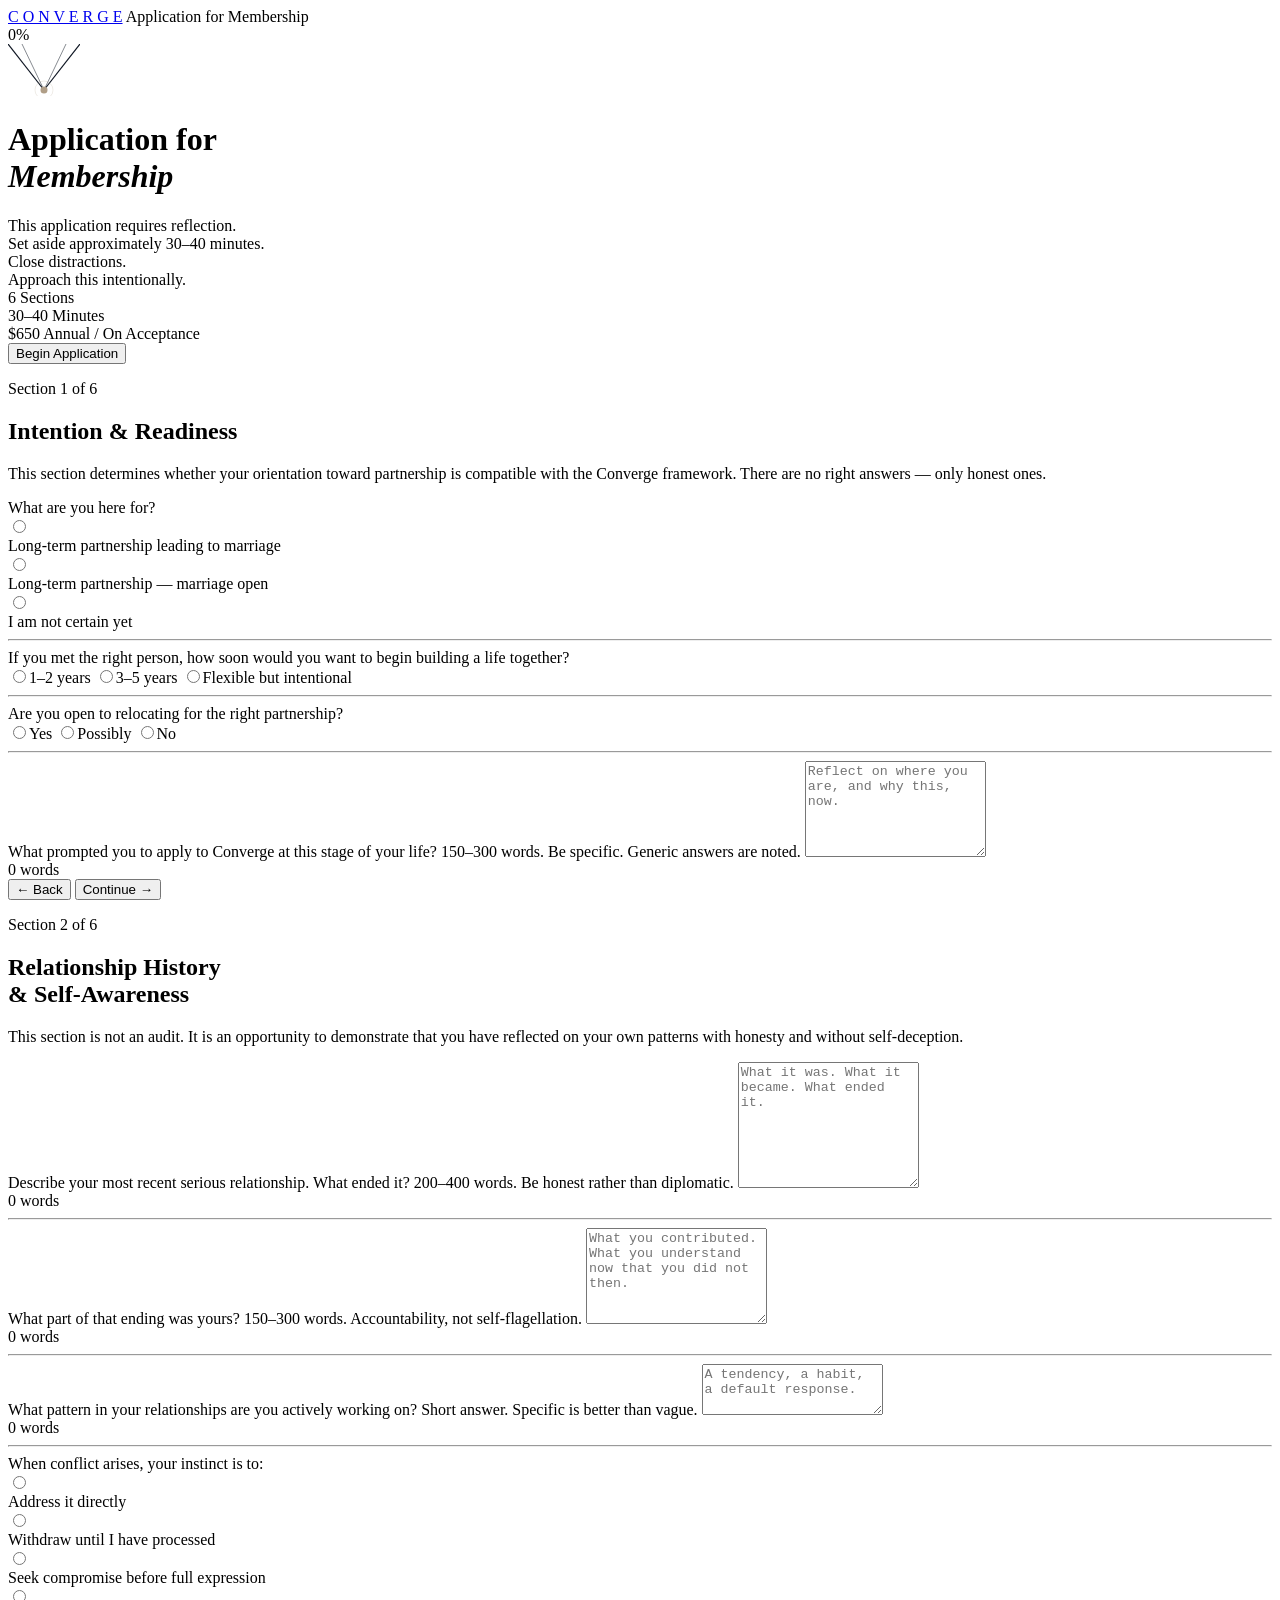
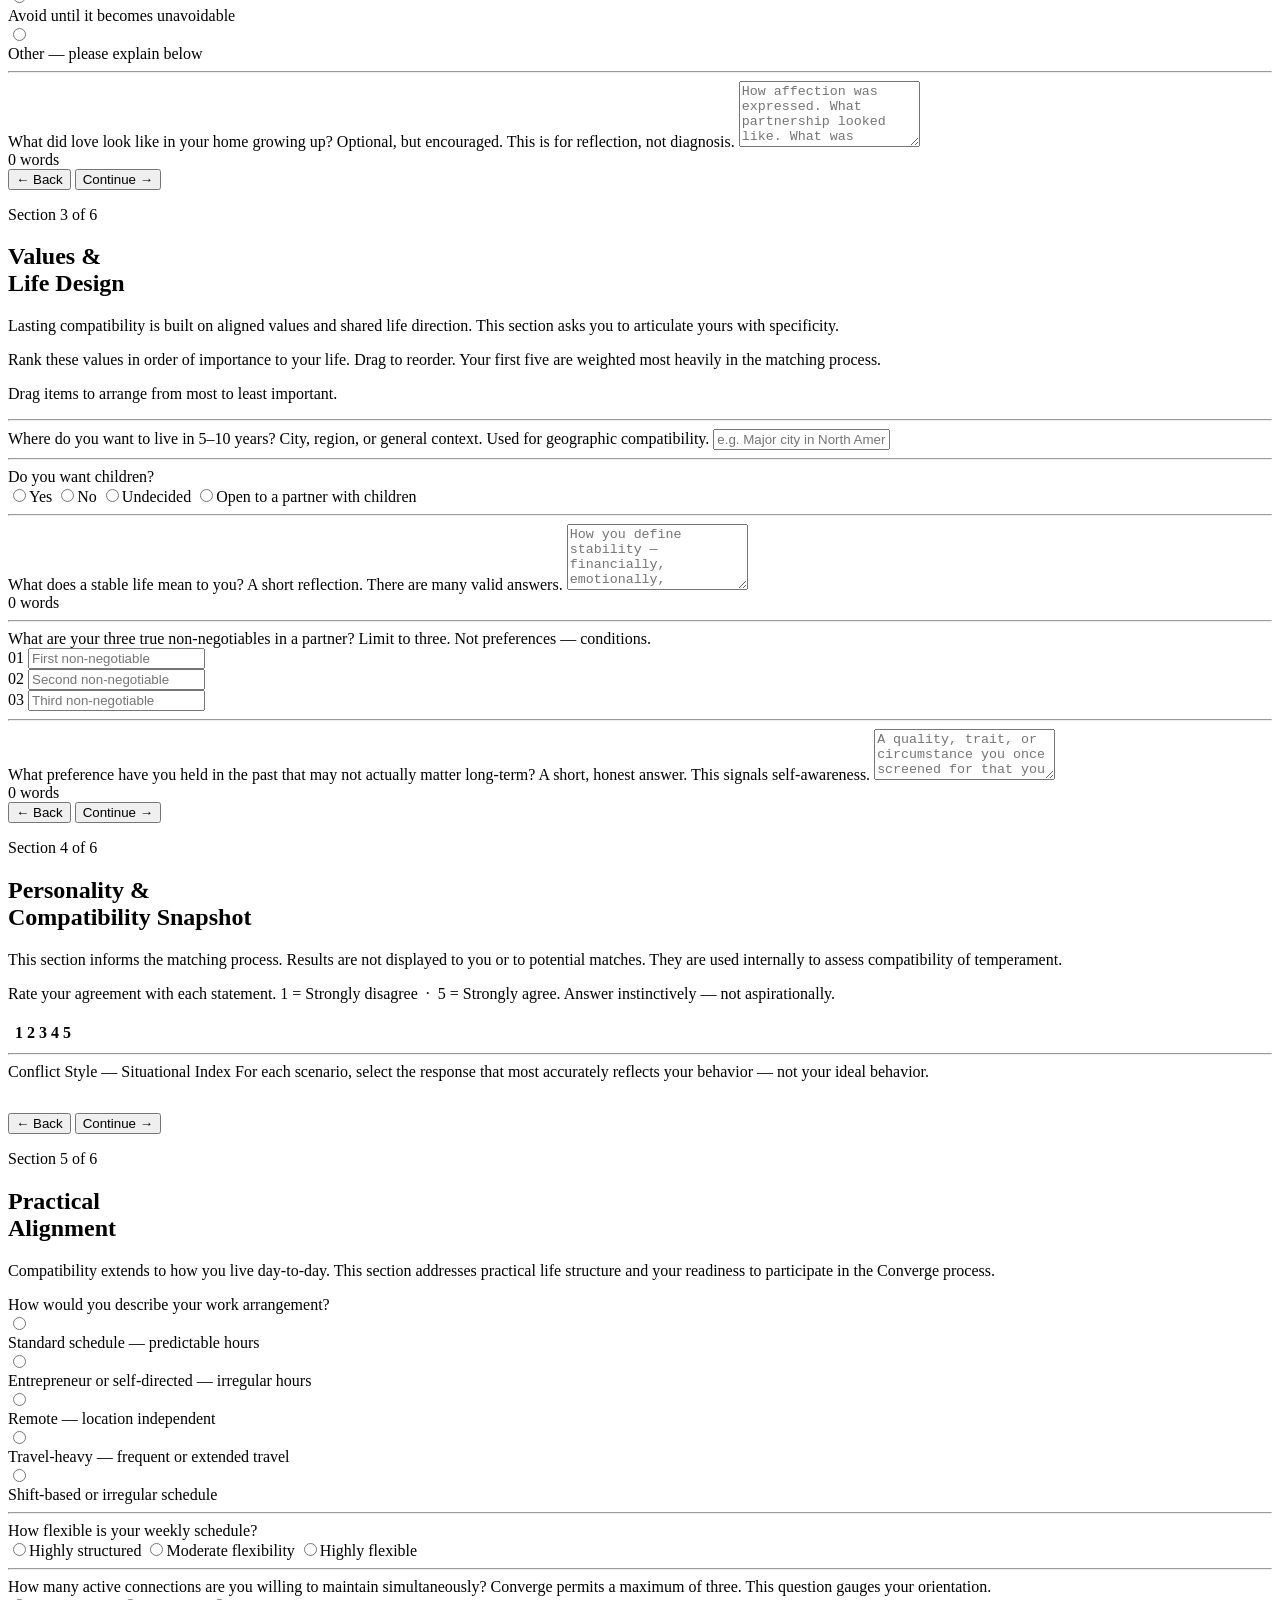
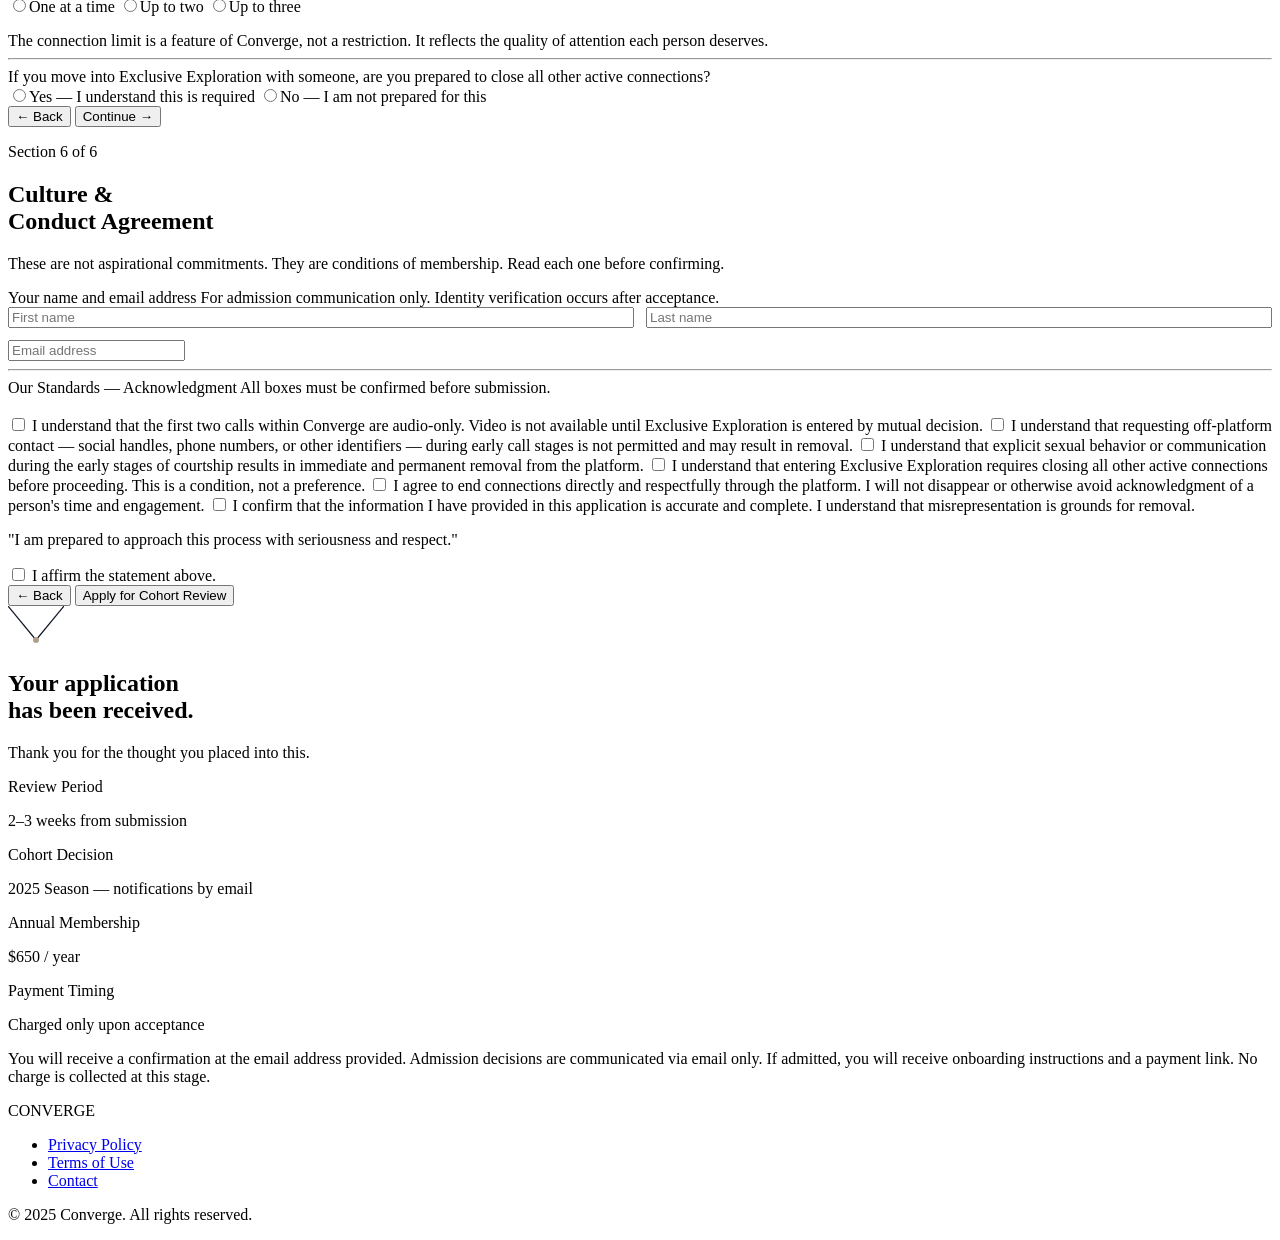
==== application-hidden.html @ 7fa86be3 "Add files via upload" ====
<!DOCTYPE html>
<html lang="en">
<head>
  <meta charset="UTF-8"/>
  <meta name="viewport" content="width=device-width, initial-scale=1.0"/>
  <meta name="description" content="Converge — Application for Membership. A structured courtship platform for adults ready to build a life together."/>
  <title>Converge — Application for Membership</title>
  <link rel="preconnect" href="https://fonts.googleapis.com"/>
  <link rel="preconnect" href="https://fonts.gstatic.com" crossorigin/>
  <link href="https://fonts.googleapis.com/css2?family=Cormorant+Garamond:ital,wght@0,300;0,400;0,500;1,300;1,400&family=Jost:wght@300;400;500&display=swap" rel="stylesheet"/>
  <link rel="stylesheet" href="css/styles.css"/>
</head>
<body>

  <!-- ── APP HEADER ── -->
  <header class="app-header">
    <a href="index.html" class="nav-logo">C O N V E R G E</a>
    <span class="header-section-label" id="header-section-name">Application for Membership</span>
  </header>

  <!-- ── PROGRESS BAR ── -->
  <div class="progress-bar-wrap" id="progress-wrap">
    <div class="progress-steps" id="progress-steps"></div>
    <span class="progress-pct" id="progress-pct">0%</span>
  </div>

  <!-- ── MAIN ── -->
  <main class="app-main">

    <!-- ══════════════════ PREAMBLE ══════════════════ -->
    <div id="screen-preamble" class="screen active">
      <div class="preamble-inner">

        <svg class="preamble-motif" width="72" height="52" viewBox="0 0 72 52" fill="none" aria-hidden="true">
          <line x1="0"  y1="0" x2="36" y2="46" stroke="#0f1623" stroke-width="1.2"/>
          <line x1="72" y1="0" x2="36" y2="46" stroke="#0f1623" stroke-width="1.2"/>
          <line x1="14" y1="0" x2="36" y2="46" stroke="#0f1623" stroke-width="0.5"/>
          <line x1="58" y1="0" x2="36" y2="46" stroke="#0f1623" stroke-width="0.5"/>
          <circle cx="36" cy="46" r="3.5" fill="#b09e87"/>
          <circle cx="36" cy="46" r="9"   stroke="#b09e87" stroke-width="0.5" opacity="0.4"/>
        </svg>

        <h1 class="preamble-title">Application for<br/><em>Membership</em></h1>

        <div class="preamble-statement">
          This application requires reflection.<br/>
          Set aside approximately 30–40 minutes.<br/>
          Close distractions.<br/>
          Approach this intentionally.
        </div>

        <div class="preamble-meta">
          <div class="meta-item">
            <span class="meta-num">6</span>
            <span class="meta-label">Sections</span>
          </div>
          <div class="meta-item">
            <span class="meta-num">30–40</span>
            <span class="meta-label">Minutes</span>
          </div>
          <div class="meta-item">
            <span class="meta-num">$650</span>
            <span class="meta-label">Annual / On Acceptance</span>
          </div>
        </div>

        <button class="btn-begin" onclick="goToSection(0)">Begin Application</button>
      </div>
    </div>

    <!-- ══════════════════ SECTION 1 ══════════════════ -->
    <div id="screen-0" class="screen">
      <div class="section-screen">
        <div class="section-header">
          <p class="section-eyebrow">Section 1 of 6</p>
          <h2 class="section-title-app">Intention &amp; Readiness</h2>
          <p class="section-intent">This section determines whether your orientation toward partnership is compatible with the Converge framework. There are no right answers — only honest ones.</p>
        </div>

        <!-- Q1 -->
        <div class="field-group">
          <label class="field-label">What are you here for?</label>
          <div class="radio-group" id="q1-group">
            <label class="radio-card" onclick="selectRadio('q1-group','marriage')">
              <input type="radio" name="q1" value="marriage"/>
              <div class="radio-card-label">Long-term partnership leading to marriage</div>
            </label>
            <label class="radio-card" onclick="selectRadio('q1-group','open')">
              <input type="radio" name="q1" value="open"/>
              <div class="radio-card-label">Long-term partnership — marriage open</div>
            </label>
            <label class="radio-card" onclick="selectRadio('q1-group','unsure')">
              <input type="radio" name="q1" value="unsure"/>
              <div class="radio-card-label">I am not certain yet</div>
            </label>
          </div>
          <div class="callout" id="q1-note" style="display:none">
            <strong>Note:</strong> Converge prioritizes applicants who are actively marriage-minded. Ambivalence about direction is not disqualifying, but it will be weighed during review.
          </div>
        </div>

        <hr class="field-divider"/>

        <!-- Q2 -->
        <div class="field-group">
          <label class="field-label">If you met the right person, how soon would you want to begin building a life together?</label>
          <div class="radio-row" id="q2-group">
            <label class="radio-pill" onclick="selectPill('q2-group',this)"><input type="radio" name="q2" value="1-2yr"/>1–2 years</label>
            <label class="radio-pill" onclick="selectPill('q2-group',this)"><input type="radio" name="q2" value="3-5yr"/>3–5 years</label>
            <label class="radio-pill" onclick="selectPill('q2-group',this)"><input type="radio" name="q2" value="flex"/>Flexible but intentional</label>
          </div>
        </div>

        <hr class="field-divider"/>

        <!-- Q3 -->
        <div class="field-group">
          <label class="field-label">Are you open to relocating for the right partnership?</label>
          <div class="radio-row" id="q3-group">
            <label class="radio-pill" onclick="selectPill('q3-group',this)"><input type="radio" name="q3" value="yes"/>Yes</label>
            <label class="radio-pill" onclick="selectPill('q3-group',this)"><input type="radio" name="q3" value="possibly"/>Possibly</label>
            <label class="radio-pill" onclick="selectPill('q3-group',this)"><input type="radio" name="q3" value="no"/>No</label>
          </div>
        </div>

        <hr class="field-divider"/>

        <!-- Q4 -->
        <div class="field-group">
          <label class="field-label">What prompted you to apply to Converge at this stage of your life?</label>
          <span class="field-sublabel">150–300 words. Be specific. Generic answers are noted.</span>
          <textarea id="q4-text" rows="6" placeholder="Reflect on where you are, and why this, now." oninput="countWords(this,'q4-wc',150,300)"></textarea>
          <div class="word-count" id="q4-wc">0 words</div>
        </div>

        <div class="nav-actions">
          <button class="btn-back" onclick="goToPreamble()">← Back</button>
          <button class="btn-next" onclick="goToSection(1)">Continue →</button>
        </div>
      </div>
    </div>

    <!-- ══════════════════ SECTION 2 ══════════════════ -->
    <div id="screen-1" class="screen">
      <div class="section-screen">
        <div class="section-header">
          <p class="section-eyebrow">Section 2 of 6</p>
          <h2 class="section-title-app">Relationship History<br/>&amp; Self-Awareness</h2>
          <p class="section-intent">This section is not an audit. It is an opportunity to demonstrate that you have reflected on your own patterns with honesty and without self-deception.</p>
        </div>

        <!-- Q5 -->
        <div class="field-group">
          <label class="field-label">Describe your most recent serious relationship. What ended it?</label>
          <span class="field-sublabel">200–400 words. Be honest rather than diplomatic.</span>
          <textarea id="q5-text" rows="8" placeholder="What it was. What it became. What ended it." oninput="countWords(this,'q5-wc',200,400)"></textarea>
          <div class="word-count" id="q5-wc">0 words</div>
        </div>

        <hr class="field-divider"/>

        <!-- Q6 -->
        <div class="field-group">
          <label class="field-label">What part of that ending was yours?</label>
          <span class="field-sublabel">150–300 words. Accountability, not self-flagellation.</span>
          <textarea id="q6-text" rows="6" placeholder="What you contributed. What you understand now that you did not then." oninput="countWords(this,'q6-wc',150,300)"></textarea>
          <div class="word-count" id="q6-wc">0 words</div>
        </div>

        <hr class="field-divider"/>

        <!-- Q7 -->
        <div class="field-group">
          <label class="field-label">What pattern in your relationships are you actively working on?</label>
          <span class="field-sublabel">Short answer. Specific is better than vague.</span>
          <textarea id="q7-text" rows="3" placeholder="A tendency, a habit, a default response." oninput="countWords(this,'q7-wc',0,120)"></textarea>
          <div class="word-count" id="q7-wc">0 words</div>
        </div>

        <hr class="field-divider"/>

        <!-- Q8 -->
        <div class="field-group">
          <label class="field-label">When conflict arises, your instinct is to:</label>
          <div class="radio-group" id="q8-group">
            <label class="radio-card" onclick="selectRadio('q8-group','direct')">
              <input type="radio" name="q8" value="direct"/>
              <div class="radio-card-label">Address it directly</div>
            </label>
            <label class="radio-card" onclick="selectRadio('q8-group','withdraw')">
              <input type="radio" name="q8" value="withdraw"/>
              <div class="radio-card-label">Withdraw until I have processed</div>
            </label>
            <label class="radio-card" onclick="selectRadio('q8-group','compromise')">
              <input type="radio" name="q8" value="compromise"/>
              <div class="radio-card-label">Seek compromise before full expression</div>
            </label>
            <label class="radio-card" onclick="selectRadio('q8-group','avoid')">
              <input type="radio" name="q8" value="avoid"/>
              <div class="radio-card-label">Avoid until it becomes unavoidable</div>
            </label>
            <label class="radio-card" onclick="selectRadio('q8-group','other')">
              <input type="radio" name="q8" value="other"/>
              <div class="radio-card-label">Other — please explain below</div>
            </label>
          </div>
          <div id="q8-other-wrap" style="display:none;margin-top:12px">
            <textarea id="q8-other" rows="2" placeholder="Describe your instinct."></textarea>
          </div>
        </div>

        <hr class="field-divider"/>

        <!-- Q9 -->
        <div class="field-group">
          <label class="field-label">What did love look like in your home growing up?</label>
          <span class="field-note">Optional, but encouraged. This is for reflection, not diagnosis.</span>
          <textarea id="q9-text" rows="4" placeholder="How affection was expressed. What partnership looked like. What was modelled for you." oninput="countWords(this,'q9-wc',0,250)"></textarea>
          <div class="word-count" id="q9-wc">0 words</div>
        </div>

        <div class="nav-actions">
          <button class="btn-back" onclick="goToSection(0)">← Back</button>
          <button class="btn-next" onclick="goToSection(2)">Continue →</button>
        </div>
      </div>
    </div>

    <!-- ══════════════════ SECTION 3 ══════════════════ -->
    <div id="screen-2" class="screen">
      <div class="section-screen">
        <div class="section-header">
          <p class="section-eyebrow">Section 3 of 6</p>
          <h2 class="section-title-app">Values &amp;<br/>Life Design</h2>
          <p class="section-intent">Lasting compatibility is built on aligned values and shared life direction. This section asks you to articulate yours with specificity.</p>
        </div>

        <!-- Values Ranking -->
        <div class="field-group">
          <label class="field-label">Rank these values in order of importance to your life.</label>
          <span class="field-sublabel">Drag to reorder. Your first five are weighted most heavily in the matching process.</span>
          <p class="rank-hint">Drag items to arrange from most to least important.</p>
          <div class="rank-list" id="rank-list"></div>
        </div>

        <hr class="field-divider"/>

        <!-- Location -->
        <div class="field-group">
          <label class="field-label">Where do you want to live in 5–10 years?</label>
          <span class="field-sublabel">City, region, or general context. Used for geographic compatibility.</span>
          <input type="text" id="q10-loc" placeholder="e.g. Major city in North America, rural New England, flexible internationally"/>
        </div>

        <hr class="field-divider"/>

        <!-- Children -->
        <div class="field-group">
          <label class="field-label">Do you want children?</label>
          <div class="radio-row" id="q11-group">
            <label class="radio-pill" onclick="selectPill('q11-group',this)"><input type="radio" name="q11" value="yes"/>Yes</label>
            <label class="radio-pill" onclick="selectPill('q11-group',this)"><input type="radio" name="q11" value="no"/>No</label>
            <label class="radio-pill" onclick="selectPill('q11-group',this)"><input type="radio" name="q11" value="undecided"/>Undecided</label>
            <label class="radio-pill" onclick="selectPill('q11-group',this)"><input type="radio" name="q11" value="open-partner"/>Open to a partner with children</label>
          </div>
        </div>

        <hr class="field-divider"/>

        <!-- Stable life -->
        <div class="field-group">
          <label class="field-label">What does a stable life mean to you?</label>
          <span class="field-sublabel">A short reflection. There are many valid answers.</span>
          <textarea id="q12-text" rows="4" placeholder="How you define stability — financially, emotionally, geographically, structurally." oninput="countWords(this,'q12-wc',0,200)"></textarea>
          <div class="word-count" id="q12-wc">0 words</div>
        </div>

        <hr class="field-divider"/>

        <!-- Non-negotiables -->
        <div class="field-group">
          <label class="field-label">What are your three true non-negotiables in a partner?</label>
          <span class="field-sublabel">Limit to three. Not preferences — conditions.</span>
          <div class="nn-inputs">
            <div class="nn-row">
              <span class="nn-num">01</span>
              <input type="text" id="nn1" placeholder="First non-negotiable"/>
            </div>
            <div class="nn-row">
              <span class="nn-num">02</span>
              <input type="text" id="nn2" placeholder="Second non-negotiable"/>
            </div>
            <div class="nn-row">
              <span class="nn-num">03</span>
              <input type="text" id="nn3" placeholder="Third non-negotiable"/>
            </div>
          </div>
        </div>

        <hr class="field-divider"/>

        <!-- False preferences -->
        <div class="field-group">
          <label class="field-label">What preference have you held in the past that may not actually matter long-term?</label>
          <span class="field-sublabel">A short, honest answer. This signals self-awareness.</span>
          <textarea id="q13-text" rows="3" placeholder="A quality, trait, or circumstance you once screened for that you have since reconsidered." oninput="countWords(this,'q13-wc',0,150)"></textarea>
          <div class="word-count" id="q13-wc">0 words</div>
        </div>

        <div class="nav-actions">
          <button class="btn-back" onclick="goToSection(1)">← Back</button>
          <button class="btn-next" onclick="goToSection(3)">Continue →</button>
        </div>
      </div>
    </div>

    <!-- ══════════════════ SECTION 4 ══════════════════ -->
    <div id="screen-3" class="screen">
      <div class="section-screen">
        <div class="section-header">
          <p class="section-eyebrow">Section 4 of 6</p>
          <h2 class="section-title-app">Personality &amp;<br/>Compatibility Snapshot</h2>
          <p class="section-intent">This section informs the matching process. Results are not displayed to you or to potential matches. They are used internally to assess compatibility of temperament.</p>
        </div>

        <!-- Likert -->
        <div class="field-group">
          <label class="field-label">Rate your agreement with each statement.</label>
          <span class="field-sublabel">1 = Strongly disagree &nbsp;·&nbsp; 5 = Strongly agree. Answer instinctively — not aspirationally.</span>
          <br/><br/>
          <table class="likert-table">
            <thead>
              <tr>
                <th></th>
                <th>1</th><th>2</th><th>3</th><th>4</th><th>5</th>
              </tr>
            </thead>
            <tbody id="likert-body"></tbody>
          </table>
        </div>

        <hr class="field-divider"/>

        <!-- Conflict Style -->
        <div class="field-group">
          <label class="field-label">Conflict Style — Situational Index</label>
          <span class="field-sublabel">For each scenario, select the response that most accurately reflects your behavior — not your ideal behavior.</span>
          <div id="conflict-questions" style="margin-top:32px;display:flex;flex-direction:column;gap:40px;"></div>
        </div>

        <div class="nav-actions">
          <button class="btn-back" onclick="goToSection(2)">← Back</button>
          <button class="btn-next" onclick="goToSection(4)">Continue →</button>
        </div>
      </div>
    </div>

    <!-- ══════════════════ SECTION 5 ══════════════════ -->
    <div id="screen-4" class="screen">
      <div class="section-screen">
        <div class="section-header">
          <p class="section-eyebrow">Section 5 of 6</p>
          <h2 class="section-title-app">Practical<br/>Alignment</h2>
          <p class="section-intent">Compatibility extends to how you live day-to-day. This section addresses practical life structure and your readiness to participate in the Converge process.</p>
        </div>

        <!-- Work style -->
        <div class="field-group">
          <label class="field-label">How would you describe your work arrangement?</label>
          <div class="radio-group" id="q14-group">
            <label class="radio-card" onclick="selectRadio('q14-group','9-5')">
              <input type="radio" name="q14" value="9-5"/>
              <div class="radio-card-label">Standard schedule — predictable hours</div>
            </label>
            <label class="radio-card" onclick="selectRadio('q14-group','entrepreneur')">
              <input type="radio" name="q14" value="entrepreneur"/>
              <div class="radio-card-label">Entrepreneur or self-directed — irregular hours</div>
            </label>
            <label class="radio-card" onclick="selectRadio('q14-group','remote')">
              <input type="radio" name="q14" value="remote"/>
              <div class="radio-card-label">Remote — location independent</div>
            </label>
            <label class="radio-card" onclick="selectRadio('q14-group','travel')">
              <input type="radio" name="q14" value="travel"/>
              <div class="radio-card-label">Travel-heavy — frequent or extended travel</div>
            </label>
            <label class="radio-card" onclick="selectRadio('q14-group','shift')">
              <input type="radio" name="q14" value="shift"/>
              <div class="radio-card-label">Shift-based or irregular schedule</div>
            </label>
          </div>
        </div>

        <hr class="field-divider"/>

        <!-- Schedule flexibility -->
        <div class="field-group">
          <label class="field-label">How flexible is your weekly schedule?</label>
          <div class="radio-row" id="q15-group">
            <label class="radio-pill" onclick="selectPill('q15-group',this)"><input type="radio" name="q15" value="structured"/>Highly structured</label>
            <label class="radio-pill" onclick="selectPill('q15-group',this)"><input type="radio" name="q15" value="moderate"/>Moderate flexibility</label>
            <label class="radio-pill" onclick="selectPill('q15-group',this)"><input type="radio" name="q15" value="flexible"/>Highly flexible</label>
          </div>
        </div>

        <hr class="field-divider"/>

        <!-- Active connections -->
        <div class="field-group">
          <label class="field-label">How many active connections are you willing to maintain simultaneously?</label>
          <span class="field-sublabel">Converge permits a maximum of three. This question gauges your orientation.</span>
          <div class="radio-row" id="q16-group">
            <label class="radio-pill" onclick="selectPill('q16-group',this)"><input type="radio" name="q16" value="1"/>One at a time</label>
            <label class="radio-pill" onclick="selectPill('q16-group',this)"><input type="radio" name="q16" value="2"/>Up to two</label>
            <label class="radio-pill" onclick="selectPill('q16-group',this)"><input type="radio" name="q16" value="3"/>Up to three</label>
          </div>
          <div class="callout" style="margin-top:16px">
            The connection limit is a feature of Converge, not a restriction. It reflects the quality of attention each person deserves.
          </div>
        </div>

        <hr class="field-divider"/>

        <!-- Exclusivity readiness -->
        <div class="field-group">
          <label class="field-label">If you move into Exclusive Exploration with someone, are you prepared to close all other active connections?</label>
          <div class="radio-row" id="q17-group">
            <label class="radio-pill" onclick="selectPill('q17-group',this)"><input type="radio" name="q17" value="yes"/>Yes — I understand this is required</label>
            <label class="radio-pill" onclick="selectPill('q17-group',this)"><input type="radio" name="q17" value="no"/>No — I am not prepared for this</label>
          </div>
          <div class="callout" id="q17-warn" style="display:none;margin-top:12px">
            <strong>Important:</strong> Exclusive Exploration requires closing other connections without exception. Please consider whether you are ready to proceed before continuing.
          </div>
        </div>

        <div class="nav-actions">
          <button class="btn-back" onclick="goToSection(3)">← Back</button>
          <button class="btn-next" onclick="goToSection(5)">Continue →</button>
        </div>
      </div>
    </div>

    <!-- ══════════════════ SECTION 6 ══════════════════ -->
    <div id="screen-5" class="screen">
      <div class="section-screen">
        <div class="section-header">
          <p class="section-eyebrow">Section 6 of 6</p>
          <h2 class="section-title-app">Culture &amp;<br/>Conduct Agreement</h2>
          <p class="section-intent">These are not aspirational commitments. They are conditions of membership. Read each one before confirming.</p>
        </div>

        <!-- Contact info -->
        <div class="field-group">
          <label class="field-label">Your name and email address</label>
          <span class="field-sublabel">For admission communication only. Identity verification occurs after acceptance.</span>
          <div style="display:flex;gap:12px;flex-wrap:wrap;margin-bottom:12px">
            <input type="text"  id="fname" placeholder="First name"    style="flex:1;min-width:180px"/>
            <input type="text"  id="lname" placeholder="Last name"     style="flex:1;min-width:180px"/>
          </div>
          <input type="email" id="email" placeholder="Email address"/>
        </div>

        <hr class="field-divider"/>

        <!-- Agreements -->
        <div class="field-group">
          <label class="field-label">Our Standards — Acknowledgment</label>
          <span class="field-sublabel">All boxes must be confirmed before submission.</span>
          <br/><br/>
          <div class="agreement-list" id="agreement-list">
            <label class="agreement-item" onclick="toggleAgreement(this)">
              <input type="checkbox" name="agree" value="audio"/>
              <span class="agreement-text">I understand that the first two calls within Converge are audio-only. Video is not available until Exclusive Exploration is entered by mutual decision.</span>
            </label>
            <label class="agreement-item" onclick="toggleAgreement(this)">
              <input type="checkbox" name="agree" value="off-platform"/>
              <span class="agreement-text">I understand that requesting off-platform contact — social handles, phone numbers, or other identifiers — during early call stages is not permitted and may result in removal.</span>
            </label>
            <label class="agreement-item" onclick="toggleAgreement(this)">
              <input type="checkbox" name="agree" value="conduct"/>
              <span class="agreement-text">I understand that explicit sexual behavior or communication during the early stages of courtship results in immediate and permanent removal from the platform.</span>
            </label>
            <label class="agreement-item" onclick="toggleAgreement(this)">
              <input type="checkbox" name="agree" value="exclusivity"/>
              <span class="agreement-text">I understand that entering Exclusive Exploration requires closing all other active connections before proceeding. This is a condition, not a preference.</span>
            </label>
            <label class="agreement-item" onclick="toggleAgreement(this)">
              <input type="checkbox" name="agree" value="endings"/>
              <span class="agreement-text">I agree to end connections directly and respectfully through the platform. I will not disappear or otherwise avoid acknowledgment of a person's time and engagement.</span>
            </label>
            <label class="agreement-item" onclick="toggleAgreement(this)">
              <input type="checkbox" name="agree" value="accuracy"/>
              <span class="agreement-text">I confirm that the information I have provided in this application is accurate and complete. I understand that misrepresentation is grounds for removal.</span>
            </label>
          </div>
        </div>

        <!-- Final affirmation -->
        <div class="affirmation-box">
          <p>"I am prepared to approach this process with seriousness and respect."</p>
          <label class="agreement-item" onclick="toggleAgreement(this)" style="text-align:left">
            <input type="checkbox" id="final-affirmation"/>
            <span class="agreement-text">I affirm the statement above.</span>
          </label>
        </div>

        <div class="nav-actions">
          <button class="btn-back" onclick="goToSection(4)">← Back</button>
          <button class="btn-submit" id="submit-btn" onclick="submitApplication()">Apply for Cohort Review</button>
        </div>
      </div>
    </div>

    <!-- ══════════════════ CONFIRMATION ══════════════════ -->
    <div id="screen-confirm" class="screen">
      <div class="confirm-inner">
        <svg class="confirm-mark" width="56" height="40" viewBox="0 0 56 40" fill="none" aria-hidden="true">
          <line x1="0"  y1="0" x2="28" y2="34" stroke="#0f1623" stroke-width="1.2"/>
          <line x1="56" y1="0" x2="28" y2="34" stroke="#0f1623" stroke-width="1.2"/>
          <circle cx="28" cy="34" r="3" fill="#b09e87"/>
        </svg>

        <h2 class="confirm-title">Your application<br/>has been received.</h2>
        <p class="confirm-sub">Thank you for the thought you placed into this.</p>

        <div class="confirm-details">
          <div class="confirm-detail">
            <p class="confirm-detail-label">Review Period</p>
            <p class="confirm-detail-val">2–3 weeks from submission</p>
          </div>
          <div class="confirm-detail">
            <p class="confirm-detail-label">Cohort Decision</p>
            <p class="confirm-detail-val">2025 Season — notifications by email</p>
          </div>
          <div class="confirm-detail">
            <p class="confirm-detail-label">Annual Membership</p>
            <p class="confirm-detail-val">$650 / year</p>
          </div>
          <div class="confirm-detail">
            <p class="confirm-detail-label">Payment Timing</p>
            <p class="confirm-detail-val">Charged only upon acceptance</p>
          </div>
        </div>

        <p class="confirm-note">
          You will receive a confirmation at the email address provided. Admission decisions are communicated via email only. If admitted, you will receive onboarding instructions and a payment link. No charge is collected at this stage.
        </p>
      </div>
    </div>

  </main>

  <!-- ── FOOTER ── -->
  <footer class="site-footer">
    <div class="footer-logo">CONVERGE</div>
    <ul class="footer-links">
      <li><a href="#">Privacy Policy</a></li>
      <li><a href="#">Terms of Use</a></li>
      <li><a href="#">Contact</a></li>
    </ul>
    <p class="footer-copy">© 2025 Converge. All rights reserved.</p>
  </footer>

  <script src="js/script.js"></script>
</body>
</html>
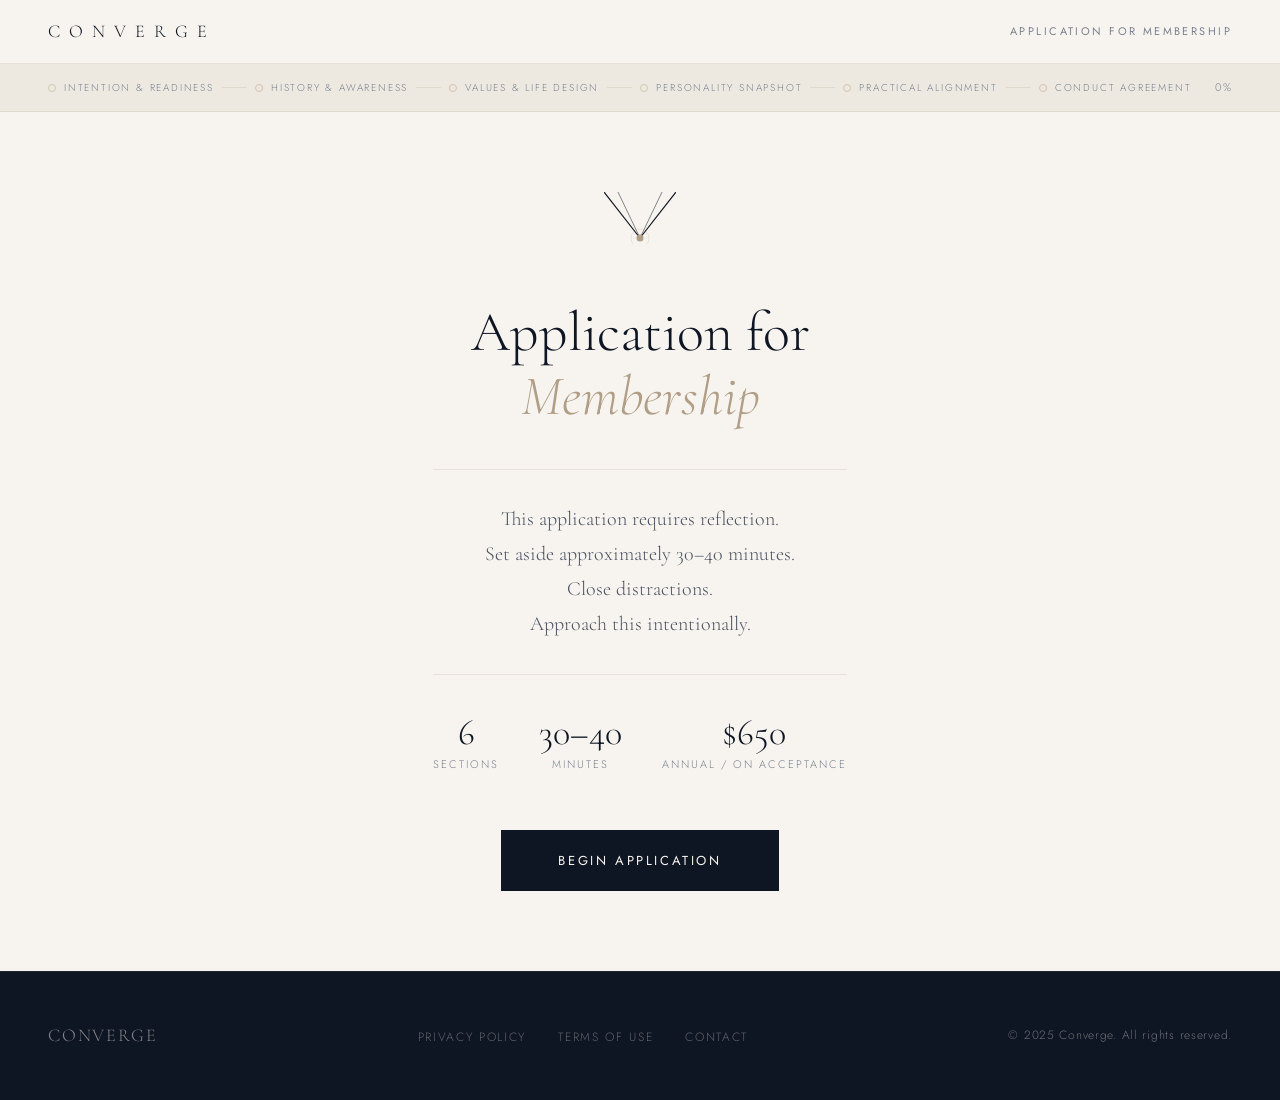
==== commit 7ebef1a7: "netlify form detection" ====
--- a/application-hidden.html
+++ b/application-hidden.html
@@ -11,6 +11,55 @@
   <link rel="stylesheet" href="css/styles.css"/>
 </head>
 <body>
+  
+<!-- Netlify form detection — do not remove -->
+<form name="converge-application" netlify netlify-honeypot="bot-field" hidden>
+  <input type="text" name="first_name"/>
+  <input type="text" name="last_name"/>
+  <input type="email" name="email"/>
+  <input type="text" name="intent"/>
+  <input type="text" name="timeline"/>
+  <input type="text" name="open_to_relocation"/>
+  <textarea name="why_converge"></textarea>
+  <textarea name="most_recent_relationship"></textarea>
+  <textarea name="personal_accountability"></textarea>
+  <textarea name="pattern_working_on"></textarea>
+  <input type="text" name="conflict_style"/>
+  <textarea name="conflict_style_other"></textarea>
+  <textarea name="love_growing_up"></textarea>
+  <textarea name="values_ranking"></textarea>
+  <input type="text" name="location"/>
+  <input type="text" name="wants_children"/>
+  <input type="text" name="has_children"/>
+  <input type="text" name="open_to_partner_with_children"/>
+  <textarea name="stable_life_definition"></textarea>
+  <input type="text" name="non_negotiable_1"/>
+  <input type="text" name="non_negotiable_2"/>
+  <input type="text" name="non_negotiable_3"/>
+  <textarea name="false_preference"></textarea>
+  <input type="text" name="likert_1"/>
+  <input type="text" name="likert_2"/>
+  <input type="text" name="likert_3"/>
+  <input type="text" name="likert_4"/>
+  <input type="text" name="likert_5"/>
+  <input type="text" name="likert_6"/>
+  <input type="text" name="likert_7"/>
+  <input type="text" name="likert_8"/>
+  <input type="text" name="likert_9"/>
+  <input type="text" name="likert_10"/>
+  <input type="text" name="likert_11"/>
+  <input type="text" name="likert_12"/>
+  <input type="text" name="conflict_scenario_1"/>
+  <input type="text" name="conflict_scenario_2"/>
+  <input type="text" name="conflict_scenario_3"/>
+  <input type="text" name="conflict_scenario_4"/>
+  <input type="text" name="conflict_scenario_5"/>
+  <input type="text" name="work_style"/>
+  <input type="text" name="schedule_flexibility"/>
+  <input type="text" name="exclusivity_ready"/>
+  <input type="text" name="submission_date"/>
+  <input type="text" name="bot-field"/>
+</form>
 
   <!-- ── APP HEADER ── -->
   <header class="app-header">
--- a/css/styles.css
+++ b/css/styles.css
@@ -0,0 +1,1216 @@
+/* ============================================================
+   CONVERGE — Shared Stylesheet
+   convergecourtship-site/css/styles.css
+   ============================================================ */
+
+   /* cache-bust: 1 */
+
+/* ── RESET & ROOT ── */
+*, *::before, *::after { box-sizing: border-box; margin: 0; padding: 0; }
+
+:root {
+  --navy:         #0f1623;
+  --navy-mid:     #1a2438;
+  --charcoal:     #2e3440;
+  --ivory:        #f7f4ef;
+  --ivory-dim:    #ede9e1;
+  --ivory-deep:   #e4dfd6;
+  --warm:         #b09e87;
+  --warm-light:   #d4c4b0;
+  --warm-faint:   #f0ebe3;
+  --rule:         rgba(176,158,135,0.22);
+  --rule-strong:  rgba(176,158,135,0.45);
+  --text-pri:     #0f1623;
+  --text-sec:     #4a5260;
+  --text-muted:   #7a8090;
+  --error:        #8b3a3a;
+}
+
+html { scroll-behavior: smooth; font-size: 16px; }
+
+body {
+  background: var(--ivory);
+  color: var(--text-pri);
+  font-family: 'Jost', sans-serif;
+  font-weight: 300;
+  line-height: 1.75;
+  -webkit-font-smoothing: antialiased;
+  min-height: 100vh;
+}
+
+/* ── TYPOGRAPHY UTILITIES ── */
+.serif { font-family: 'Cormorant Garamond', Georgia, serif; }
+h1, h2, h3, h4 { font-family: 'Cormorant Garamond', Georgia, serif; font-weight: 400; }
+
+
+/* ============================================================
+   SHARED NAV
+   ============================================================ */
+.site-nav {
+  position: fixed;
+  top: 0; left: 0; right: 0;
+  z-index: 200;
+  background: rgba(247,244,239,0.95);
+  backdrop-filter: blur(12px);
+  border-bottom: 1px solid var(--rule);
+  padding: 0 48px;
+  height: 64px;
+  display: flex;
+  align-items: center;
+  justify-content: space-between;
+}
+.nav-logo {
+  font-family: 'Cormorant Garamond', serif;
+  font-size: 18px;
+  letter-spacing: 0.14em;
+  color: var(--navy);
+  text-decoration: none;
+}
+.nav-cta {
+  font-family: 'Jost', sans-serif;
+  font-weight: 400;
+  font-size: 13px;
+  letter-spacing: 0.16em;
+  text-transform: uppercase;
+  color: var(--navy);
+  border: 1px solid var(--charcoal);
+  padding: 10px 22px;
+  text-decoration: none;
+  transition: background 0.25s, color 0.25s;
+}
+.nav-cta:hover { background: var(--navy); color: var(--ivory); }
+
+
+/* ============================================================
+   SHARED BUTTONS
+   ============================================================ */
+.btn-primary {
+  display: inline-block;
+  font-family: 'Jost', sans-serif;
+  font-size: 13px;
+  font-weight: 400;
+  letter-spacing: 0.18em;
+  text-transform: uppercase;
+  color: var(--ivory);
+  background: var(--navy);
+  padding: 18px 40px;
+  text-decoration: none;
+  border: 1px solid var(--navy);
+  transition: background 0.3s, color 0.3s;
+  cursor: pointer;
+}
+.btn-primary:hover { background: var(--charcoal); border-color: var(--charcoal); }
+
+
+/* ============================================================
+   SHARED FOOTER
+   ============================================================ */
+.site-footer {
+  background: var(--navy);
+  color: rgba(247,244,239,0.4);
+  padding: 48px 48px;
+  display: flex;
+  justify-content: space-between;
+  align-items: center;
+  flex-wrap: wrap;
+  gap: 24px;
+  border-top: 1px solid rgba(255,255,255,0.07);
+}
+.footer-logo {
+  font-family: 'Cormorant Garamond', serif;
+  font-size: 18px;
+  color: rgba(247,244,239,0.5);
+  letter-spacing: 0.1em;
+}
+.footer-links {
+  display: flex;
+  gap: 32px;
+  list-style: none;
+  flex-wrap: wrap;
+}
+.footer-links a {
+  font-size: 12px;
+  letter-spacing: 0.14em;
+  text-transform: uppercase;
+  color: rgba(247,244,239,0.35);
+  text-decoration: none;
+  transition: color 0.2s;
+}
+.footer-links a:hover { color: rgba(247,244,239,0.7); }
+.footer-copy { font-size: 12px; letter-spacing: 0.06em; }
+
+
+/* ============================================================
+   LANDING PAGE — index.html
+   ============================================================ */
+
+/* ── HERO ── */
+#hero {
+  min-height: 100vh;
+  display: flex;
+  flex-direction: column;
+  justify-content: center;
+  padding-top: 100px;
+  position: relative;
+  overflow: hidden;
+}
+.hero-inner { position: relative; z-index: 2; }
+.container { max-width: 960px; margin: 0 auto; padding: 0 48px; }
+.container--narrow { max-width: 680px; margin: 0 auto; padding: 0 48px; }
+
+.convergence-motif {
+  position: absolute;
+  right: -60px;
+  top: 50%;
+  transform: translateY(-50%);
+  width: min(55vw, 600px);
+  opacity: 0.07;
+  pointer-events: none;
+}
+
+.hero-eyebrow {
+  font-family: 'Jost', sans-serif;
+  font-size: 11px;
+  font-weight: 400;
+  letter-spacing: 0.28em;
+  text-transform: uppercase;
+  color: var(--warm);
+  margin-bottom: 40px;
+}
+.hero-headline {
+  font-size: clamp(52px, 8vw, 96px);
+  line-height: 1.04;
+  font-weight: 300;
+  color: var(--navy);
+  margin-bottom: 32px;
+  letter-spacing: -0.01em;
+}
+.hero-headline em { font-style: italic; color: var(--warm); }
+.hero-sub {
+  font-family: 'Cormorant Garamond', serif;
+  font-size: clamp(20px, 3vw, 28px);
+  font-weight: 300;
+  color: var(--text-sec);
+  max-width: 540px;
+  margin-bottom: 64px;
+  line-height: 1.55;
+}
+.hero-actions {
+  display: flex;
+  align-items: center;
+  gap: 40px;
+  flex-wrap: wrap;
+}
+.hero-note { font-size: 13px; color: var(--text-muted); letter-spacing: 0.04em; }
+
+/* ── LANDING SECTIONS ── */
+.landing-section { padding: 120px 0; }
+.landing-section + .landing-section { border-top: 1px solid var(--rule); }
+
+.section-label {
+  font-family: 'Jost', sans-serif;
+  font-size: 10px;
+  font-weight: 500;
+  letter-spacing: 0.32em;
+  text-transform: uppercase;
+  color: var(--warm);
+  margin-bottom: 48px;
+  display: block;
+}
+.section-title {
+  font-size: clamp(32px, 5vw, 52px);
+  font-weight: 300;
+  line-height: 1.15;
+  color: var(--navy);
+  margin-bottom: 32px;
+}
+.section-body {
+  font-size: 17px;
+  line-height: 1.85;
+  color: var(--text-sec);
+  max-width: 620px;
+}
+
+/* ── POSITIONING GRID ── */
+.positioning-grid {
+  display: grid;
+  grid-template-columns: 1fr 1fr;
+  gap: 1px;
+  background: var(--rule);
+  border: 1px solid var(--rule);
+  margin-top: 64px;
+}
+.grid-cell { background: var(--ivory); padding: 44px 40px; }
+.grid-cell h3 {
+  font-family: 'Jost', sans-serif;
+  font-size: 11px;
+  font-weight: 500;
+  letter-spacing: 0.22em;
+  text-transform: uppercase;
+  color: var(--warm);
+  margin-bottom: 20px;
+}
+.replaced-list, .with-list {
+  list-style: none;
+  font-size: 16px;
+  line-height: 2.1;
+  color: var(--text-sec);
+}
+.replaced-list li::before { content: "—  "; color: var(--warm-light); }
+.with-list li::before { content: "·  "; color: var(--warm); font-size: 20px; vertical-align: -2px; }
+
+/* ── FRAMEWORK (dark section) ── */
+#framework { background: var(--navy); }
+#framework .section-title { color: var(--ivory); }
+#framework .section-label { color: var(--warm-light); }
+#framework .section-body { color: rgba(247,244,239,0.55); }
+
+.stages { margin-top: 72px; display: flex; flex-direction: column; }
+.stage {
+  display: grid;
+  grid-template-columns: 60px 1fr;
+  gap: 0 36px;
+  padding: 44px 0;
+  border-top: 1px solid rgba(255,255,255,0.08);
+}
+.stage:last-child { border-bottom: 1px solid rgba(255,255,255,0.08); }
+.stage-num {
+  font-family: 'Cormorant Garamond', serif;
+  font-size: 48px;
+  font-weight: 300;
+  color: rgba(176,158,135,0.3);
+  line-height: 1;
+  padding-top: 4px;
+}
+.stage-title {
+  font-family: 'Cormorant Garamond', serif;
+  font-size: 26px;
+  font-weight: 400;
+  color: var(--ivory);
+  margin-bottom: 10px;
+}
+.stage-desc { font-size: 15px; line-height: 1.75; color: rgba(247,244,239,0.55); }
+.stage-tag {
+  display: inline-block;
+  font-size: 10px;
+  letter-spacing: 0.2em;
+  text-transform: uppercase;
+  color: var(--warm-light);
+  border: 1px solid rgba(176,158,135,0.3);
+  padding: 4px 10px;
+  margin-bottom: 10px;
+}
+
+/* ── MEMBERSHIP ── */
+.membership-inner {
+  display: grid;
+  grid-template-columns: 1fr 1fr;
+  gap: 80px;
+  align-items: start;
+  margin-top: 32px;
+}
+.price-block { border: 1px solid var(--rule-strong); padding: 48px 40px; }
+.price-block .founding {
+  font-family: 'Jost', sans-serif;
+  font-size: 10px;
+  letter-spacing: 0.3em;
+  text-transform: uppercase;
+  color: var(--warm);
+  margin-bottom: 24px;
+}
+.price-block .amount {
+  font-family: 'Cormorant Garamond', serif;
+  font-size: 72px;
+  font-weight: 300;
+  color: var(--navy);
+  line-height: 1;
+  margin-bottom: 6px;
+}
+.price-block .per { font-size: 13px; color: var(--text-muted); letter-spacing: 0.06em; margin-bottom: 36px; }
+.price-details {
+  list-style: none;
+  font-size: 14px;
+  line-height: 2.2;
+  color: var(--text-sec);
+  border-top: 1px solid var(--rule);
+  padding-top: 28px;
+}
+.price-details li { display: flex; align-items: baseline; gap: 10px; }
+.price-details li::before { content: "·"; color: var(--warm); flex-shrink: 0; }
+.price-right { padding-top: 16px; }
+.price-right p { font-size: 16px; line-height: 1.85; color: var(--text-sec); margin-bottom: 24px; }
+
+/* ── STANDARDS ── */
+#standards { background: #f2ede5; }
+.standards-grid {
+  display: grid;
+  grid-template-columns: repeat(3, 1fr);
+  gap: 1px;
+  background: var(--rule-strong);
+  border: 1px solid var(--rule-strong);
+  margin-top: 64px;
+}
+.standard-item { background: #f2ede5; padding: 36px 32px; }
+.standard-item .icon { width: 32px; height: 1px; background: var(--warm); margin-bottom: 24px; }
+.standard-item h4 {
+  font-family: 'Jost', sans-serif;
+  font-size: 13px;
+  font-weight: 500;
+  letter-spacing: 0.1em;
+  color: var(--navy);
+  margin-bottom: 12px;
+}
+.standard-item p { font-size: 14px; color: var(--text-muted); line-height: 1.7; }
+
+/* ── ORIGIN ── */
+.pull-quote {
+  font-family: 'Cormorant Garamond', serif;
+  font-size: clamp(24px, 4vw, 40px);
+  font-weight: 300;
+  font-style: italic;
+  color: var(--navy);
+  line-height: 1.45;
+  border-left: 2px solid var(--warm);
+  padding-left: 40px;
+  margin: 64px 0;
+  max-width: 720px;
+}
+
+/* ── FAQ (dark section) ── */
+#faq { background: var(--navy); }
+#faq .section-title { color: var(--ivory); }
+#faq .section-label { color: var(--warm-light); }
+.faq-list { margin-top: 64px; }
+.faq-item { border-top: 1px solid rgba(255,255,255,0.08); padding: 36px 0; }
+.faq-item:last-child { border-bottom: 1px solid rgba(255,255,255,0.08); }
+.faq-q {
+  font-family: 'Cormorant Garamond', serif;
+  font-size: 22px;
+  font-weight: 400;
+  color: var(--ivory);
+  margin-bottom: 16px;
+}
+.faq-a { font-size: 15px; line-height: 1.8; color: rgba(247,244,239,0.55); max-width: 720px; }
+
+/* ── CTA ── */
+#apply { text-align: center; padding: 160px 0; }
+#apply .section-label { justify-content: center; display: flex; margin-bottom: 32px; }
+#apply .section-title { margin: 0 auto 20px; }
+.cta-sub {
+  font-family: 'Cormorant Garamond', serif;
+  font-size: 20px;
+  font-style: italic;
+  color: var(--text-muted);
+  max-width: 560px;
+  margin: 0 auto 56px;
+  line-height: 1.6;
+}
+.cta-note { font-size: 13px; color: var(--text-muted); margin-top: 20px; letter-spacing: 0.04em; }
+
+/* ── HERO ANIMATIONS ── */
+@keyframes fadeUp {
+  from { opacity: 0; transform: translateY(28px); }
+  to   { opacity: 1; transform: translateY(0); }
+}
+.fade-up { opacity: 0; animation: fadeUp 0.9s ease forwards; }
+.fade-up:nth-child(1) { animation-delay: 0.1s; }
+.fade-up:nth-child(2) { animation-delay: 0.3s; }
+.fade-up:nth-child(3) { animation-delay: 0.5s; }
+.fade-up:nth-child(4) { animation-delay: 0.65s; }
+
+
+/* ============================================================
+   APPLICATION PAGE — application.html
+   ============================================================ */
+
+/* ── APP HEADER ── */
+.app-header {
+  position: fixed;
+  top: 0; left: 0; right: 0;
+  z-index: 200;
+  background: rgba(247,244,239,0.95);
+  backdrop-filter: blur(12px);
+  border-bottom: 1px solid var(--rule);
+  padding: 0 48px;
+  height: 64px;
+  display: flex;
+  align-items: center;
+  justify-content: space-between;
+}
+.header-section-label {
+  font-size: 11px;
+  letter-spacing: 0.22em;
+  text-transform: uppercase;
+  color: var(--text-muted);
+  font-weight: 400;
+}
+
+/* ── PROGRESS BAR ── */
+.progress-bar-wrap {
+  position: fixed;
+  top: 64px; left: 0; right: 0;
+  z-index: 199;
+  background: var(--ivory-dim);
+  border-bottom: 1px solid var(--rule);
+  padding: 0 48px;
+  height: 48px;
+  display: flex;
+  align-items: center;
+  gap: 24px;
+}
+.progress-steps { display: flex; align-items: center; gap: 0; flex: 1; }
+.progress-step { display: flex; align-items: center; gap: 8px; flex: 1; }
+.progress-step:last-child { flex: none; }
+.step-dot {
+  width: 8px; height: 8px;
+  border-radius: 50%;
+  border: 1px solid var(--warm-light);
+  background: transparent;
+  flex-shrink: 0;
+  transition: all 0.3s;
+}
+.progress-step.active   .step-dot { background: var(--warm); border-color: var(--warm); }
+.progress-step.complete .step-dot { background: var(--navy); border-color: var(--navy); }
+.step-label {
+  font-size: 10px;
+  letter-spacing: 0.18em;
+  text-transform: uppercase;
+  color: var(--text-muted);
+  white-space: nowrap;
+  transition: color 0.3s;
+}
+.progress-step.active   .step-label { color: var(--warm); }
+.progress-step.complete .step-label { color: var(--navy); }
+.step-connector { flex: 1; height: 1px; background: var(--rule); margin: 0 8px; }
+.progress-pct { font-size: 11px; letter-spacing: 0.12em; color: var(--text-muted); white-space: nowrap; }
+
+/* ── APP MAIN ── */
+.app-main { padding-top: 112px; min-height: 100vh; }
+
+/* ── SCREENS ── */
+.screen { display: none; }
+.screen.active { display: block; }
+.screen-fade { animation: screenIn 0.5s ease forwards; }
+@keyframes screenIn {
+  from { opacity: 0; transform: translateY(16px); }
+  to   { opacity: 1; transform: translateY(0); }
+}
+
+/* ── PREAMBLE ── */
+#screen-preamble {
+  min-height: calc(100vh - 112px);
+  display: none;
+  flex-direction: column;
+  justify-content: center;
+  align-items: center;
+  text-align: center;
+  padding: 80px 32px;
+}
+#screen-preamble.active { display: flex; }
+.preamble-inner { max-width: 580px; }
+.preamble-motif { margin: 0 auto 56px; display: block; }
+.preamble-title {
+  font-family: 'Cormorant Garamond', serif;
+  font-size: clamp(36px, 5vw, 56px);
+  font-weight: 300;
+  color: var(--navy);
+  line-height: 1.15;
+  margin-bottom: 40px;
+}
+.preamble-title em { font-style: italic; color: var(--warm); }
+.preamble-statement {
+  font-family: 'Cormorant Garamond', serif;
+  font-size: 20px;
+  font-weight: 300;
+  color: var(--text-sec);
+  line-height: 1.75;
+  border-top: 1px solid var(--rule);
+  border-bottom: 1px solid var(--rule);
+  padding: 32px 0;
+  margin-bottom: 40px;
+}
+.preamble-meta {
+  display: flex;
+  justify-content: center;
+  gap: 40px;
+  margin-bottom: 56px;
+  flex-wrap: wrap;
+}
+.meta-item { text-align: center; }
+.meta-num {
+  font-family: 'Cormorant Garamond', serif;
+  font-size: 36px;
+  font-weight: 300;
+  color: var(--navy);
+  line-height: 1;
+  display: block;
+}
+.meta-label {
+  font-size: 11px;
+  letter-spacing: 0.18em;
+  text-transform: uppercase;
+  color: var(--text-muted);
+  display: block;
+  margin-top: 4px;
+}
+
+/* ── SECTION SCREENS ── */
+.section-screen { max-width: 760px; margin: 0 auto; padding: 80px 48px 120px; }
+.section-header { margin-bottom: 64px; }
+.section-eyebrow {
+  font-size: 10px;
+  letter-spacing: 0.32em;
+  text-transform: uppercase;
+  color: var(--warm);
+  font-weight: 500;
+  margin-bottom: 16px;
+}
+.section-title-app {
+  font-family: 'Cormorant Garamond', serif;
+  font-size: clamp(30px, 4vw, 44px);
+  font-weight: 300;
+  color: var(--navy);
+  line-height: 1.2;
+  margin-bottom: 16px;
+}
+.section-intent {
+  font-size: 15px;
+  color: var(--text-muted);
+  max-width: 540px;
+  line-height: 1.7;
+  border-left: 2px solid var(--warm-light);
+  padding-left: 20px;
+  font-style: italic;
+  font-family: 'Cormorant Garamond', serif;
+}
+
+/* ── FORM FIELDS ── */
+.field-group { margin-bottom: 56px; }
+.field-group:last-of-type { margin-bottom: 0; }
+.field-label {
+  display: block;
+  font-family: 'Cormorant Garamond', serif;
+  font-size: 22px;
+  font-weight: 400;
+  color: var(--navy);
+  margin-bottom: 8px;
+  line-height: 1.35;
+}
+.field-sublabel {
+  display: block;
+  font-size: 13px;
+  color: var(--text-muted);
+  margin-bottom: 20px;
+  letter-spacing: 0.03em;
+}
+.field-note {
+  display: block;
+  font-size: 12px;
+  color: var(--warm);
+  letter-spacing: 0.06em;
+  margin-bottom: 16px;
+  font-style: italic;
+}
+.field-divider { border: none; border-top: 1px solid var(--rule); margin: 48px 0; }
+
+/* ── RADIO / PILL CARDS ── */
+.radio-group { display: flex; flex-direction: column; gap: 10px; }
+.radio-card {
+  display: flex;
+  align-items: flex-start;
+  gap: 16px;
+  padding: 18px 20px;
+  border: 1px solid var(--rule-strong);
+  cursor: pointer;
+  transition: border-color 0.2s, background 0.2s;
+  background: white;
+}
+.radio-card:hover { border-color: var(--warm); }
+.radio-card input[type="radio"],
+.radio-card input[type="checkbox"] {
+  width: 16px; height: 16px;
+  accent-color: var(--navy);
+  flex-shrink: 0;
+  margin-top: 3px;
+  cursor: pointer;
+}
+.radio-card.selected { border-color: var(--navy); background: var(--warm-faint); }
+.radio-card-label { font-size: 15px; color: var(--text-pri); line-height: 1.5; }
+.radio-card-desc { font-size: 13px; color: var(--text-muted); margin-top: 3px; }
+
+.radio-row { display: flex; flex-wrap: wrap; gap: 10px; }
+.radio-pill {
+  padding: 10px 20px;
+  border: 1px solid var(--rule-strong);
+  cursor: pointer;
+  font-size: 14px;
+  color: var(--text-sec);
+  background: white;
+  transition: all 0.2s;
+  user-select: none;
+  letter-spacing: 0.04em;
+}
+.radio-pill:hover { border-color: var(--warm); }
+.radio-pill.selected { background: var(--navy); color: var(--ivory); border-color: var(--navy); }
+.radio-pill input { display: none; }
+
+/* ── TEXTAREA & INPUTS ── */
+textarea {
+  width: 100%;
+  font-family: 'Jost', sans-serif;
+  font-size: 15px;
+  font-weight: 300;
+  color: var(--text-pri);
+  background: white;
+  border: 1px solid var(--rule-strong);
+  padding: 20px 22px;
+  resize: vertical;
+  min-height: 160px;
+  line-height: 1.8;
+  transition: border-color 0.2s;
+  outline: none;
+}
+textarea:focus { border-color: var(--navy); }
+textarea::placeholder { color: var(--warm-light); font-style: italic; }
+.word-count { font-size: 11px; color: var(--text-muted); text-align: right; margin-top: 6px; letter-spacing: 0.06em; }
+.word-count.warn { color: var(--warm); }
+.word-count.over { color: var(--error); }
+
+input[type="text"],
+input[type="email"],
+select {
+  width: 100%;
+  font-family: 'Jost', sans-serif;
+  font-size: 15px;
+  font-weight: 300;
+  color: var(--text-pri);
+  background: white;
+  border: 1px solid var(--rule-strong);
+  padding: 16px 20px;
+  outline: none;
+  transition: border-color 0.2s;
+  appearance: none;
+}
+input[type="text"]:focus,
+input[type="email"]:focus,
+select:focus { border-color: var(--navy); }
+
+/* ── LIKERT TABLE ── */
+.likert-table { width: 100%; border-collapse: collapse; }
+.likert-table thead th {
+  font-size: 11px;
+  letter-spacing: 0.16em;
+  text-transform: uppercase;
+  color: var(--text-muted);
+  font-weight: 400;
+  padding: 0 8px 16px;
+  text-align: center;
+}
+.likert-table thead th:first-child { text-align: left; padding-left: 0; }
+.likert-table tbody tr { border-top: 1px solid var(--rule); }
+.likert-table tbody tr:hover { background: var(--warm-faint); }
+.likert-table td { padding: 16px 8px; text-align: center; vertical-align: middle; }
+.likert-table td:first-child {
+  text-align: left;
+  padding-left: 0;
+  font-size: 15px;
+  color: var(--text-sec);
+  width: 60%;
+}
+.likert-table input[type="radio"] { width: 16px; height: 16px; accent-color: var(--navy); cursor: pointer; }
+
+/* ── DRAG-RANK ── */
+.rank-list { display: flex; flex-direction: column; gap: 8px; user-select: none; }
+.rank-item {
+  display: flex;
+  align-items: center;
+  gap: 16px;
+  padding: 14px 18px;
+  background: white;
+  border: 1px solid var(--rule-strong);
+  cursor: grab;
+  transition: box-shadow 0.2s, border-color 0.2s;
+}
+.rank-item:active { cursor: grabbing; }
+.rank-item.dragging { box-shadow: 0 8px 32px rgba(15,22,35,0.12); border-color: var(--warm); background: var(--warm-faint); opacity: 0.9; }
+.rank-item.drag-over { border-color: var(--navy); }
+.rank-handle { display: flex; flex-direction: column; gap: 3px; flex-shrink: 0; }
+.rank-handle span { display: block; width: 16px; height: 1px; background: var(--warm-light); }
+.rank-num { font-family: 'Cormorant Garamond', serif; font-size: 18px; color: var(--warm); font-weight: 300; width: 24px; flex-shrink: 0; }
+.rank-name { font-size: 15px; color: var(--text-pri); }
+.rank-hint { font-size: 12px; color: var(--text-muted); margin-bottom: 16px; font-style: italic; }
+
+/* ── NON-NEGOTIABLES ── */
+.nn-inputs { display: flex; flex-direction: column; gap: 10px; }
+.nn-row { display: flex; align-items: center; gap: 12px; }
+.nn-num { font-family: 'Cormorant Garamond', serif; font-size: 20px; color: var(--warm); flex-shrink: 0; width: 20px; }
+
+/* ── AGREEMENTS ── */
+.agreement-list { display: flex; flex-direction: column; gap: 14px; }
+.agreement-item {
+  display: flex;
+  align-items: flex-start;
+  gap: 16px;
+  padding: 20px 22px;
+  border: 1px solid var(--rule);
+  background: white;
+  cursor: pointer;
+  transition: border-color 0.25s, background 0.25s;
+}
+.agreement-item:hover { border-color: var(--warm); }
+.agreement-item.checked { border-color: var(--navy); background: var(--warm-faint); }
+.agreement-item input[type="checkbox"] {
+  width: 16px; height: 16px;
+  accent-color: var(--navy);
+  flex-shrink: 0;
+  margin-top: 2px;
+  cursor: pointer;
+}
+.agreement-text { font-size: 15px; color: var(--text-sec); line-height: 1.6; }
+
+/* ── AFFIRMATION BOX ── */
+.affirmation-box {
+  border: 1px solid var(--rule-strong);
+  padding: 40px;
+  text-align: center;
+  background: white;
+  margin-top: 40px;
+}
+.affirmation-box p {
+  font-family: 'Cormorant Garamond', serif;
+  font-size: 22px;
+  font-style: italic;
+  color: var(--navy);
+  line-height: 1.55;
+  margin-bottom: 24px;
+}
+
+/* ── CALLOUT ── */
+.callout {
+  background: var(--warm-faint);
+  border-left: 3px solid var(--warm);
+  padding: 16px 20px;
+  font-size: 13px;
+  color: var(--text-sec);
+  line-height: 1.65;
+  margin-top: 12px;
+}
+.callout strong { color: var(--navy); font-weight: 500; }
+
+/* ── NAV ACTIONS (app navigation) ── */
+.nav-actions {
+  display: flex;
+  align-items: center;
+  justify-content: space-between;
+  margin-top: 72px;
+  padding-top: 40px;
+  border-top: 1px solid var(--rule);
+}
+.btn-back {
+  font-family: 'Jost', sans-serif;
+  font-size: 12px;
+  letter-spacing: 0.2em;
+  text-transform: uppercase;
+  color: var(--text-muted);
+  background: none;
+  border: none;
+  cursor: pointer;
+  padding: 12px 0;
+  transition: color 0.2s;
+}
+.btn-back:hover { color: var(--navy); }
+.btn-next {
+  font-family: 'Jost', sans-serif;
+  font-size: 12px;
+  font-weight: 400;
+  letter-spacing: 0.2em;
+  text-transform: uppercase;
+  color: var(--ivory);
+  background: var(--navy);
+  border: 1px solid var(--navy);
+  padding: 16px 40px;
+  cursor: pointer;
+  transition: background 0.25s;
+}
+.btn-next:hover { background: var(--charcoal); border-color: var(--charcoal); }
+.btn-begin {
+  font-family: 'Jost', sans-serif;
+  font-size: 13px;
+  font-weight: 400;
+  letter-spacing: 0.2em;
+  text-transform: uppercase;
+  color: var(--ivory);
+  background: var(--navy);
+  border: 1px solid var(--navy);
+  padding: 20px 56px;
+  cursor: pointer;
+  transition: background 0.25s;
+}
+.btn-begin:hover { background: var(--charcoal); }
+.btn-submit {
+  font-family: 'Jost', sans-serif;
+  font-size: 13px;
+  font-weight: 400;
+  letter-spacing: 0.2em;
+  text-transform: uppercase;
+  background: var(--warm);
+  border: 1px solid var(--warm);
+  color: var(--navy);
+  padding: 18px 52px;
+  cursor: pointer;
+  transition: background 0.25s;
+}
+.btn-submit:hover { background: var(--warm-light); border-color: var(--warm-light); }
+
+/* ── CONFIRMATION SCREEN ── */
+#screen-confirm {
+  min-height: calc(100vh - 112px);
+  display: none;
+  flex-direction: column;
+  justify-content: center;
+  align-items: center;
+  text-align: center;
+  padding: 80px 32px;
+}
+#screen-confirm.active { display: flex; }
+.confirm-inner { max-width: 600px; }
+.confirm-mark { margin: 0 auto 48px; display: block; }
+.confirm-title {
+  font-family: 'Cormorant Garamond', serif;
+  font-size: clamp(36px, 5vw, 52px);
+  font-weight: 300;
+  color: var(--navy);
+  margin-bottom: 16px;
+  line-height: 1.2;
+}
+.confirm-sub {
+  font-family: 'Cormorant Garamond', serif;
+  font-size: 20px;
+  font-style: italic;
+  color: var(--text-muted);
+  margin-bottom: 56px;
+  line-height: 1.55;
+}
+.confirm-details {
+  display: grid;
+  grid-template-columns: 1fr 1fr;
+  gap: 1px;
+  background: var(--rule-strong);
+  border: 1px solid var(--rule-strong);
+  text-align: left;
+  margin-bottom: 48px;
+}
+.confirm-detail { background: var(--ivory); padding: 28px; }
+.confirm-detail-label {
+  font-size: 10px;
+  letter-spacing: 0.28em;
+  text-transform: uppercase;
+  color: var(--warm);
+  margin-bottom: 8px;
+}
+.confirm-detail-val {
+  font-family: 'Cormorant Garamond', serif;
+  font-size: 20px;
+  color: var(--navy);
+  line-height: 1.4;
+}
+.confirm-note { font-size: 14px; color: var(--text-muted); line-height: 1.8; max-width: 480px; margin: 0 auto; }
+
+
+/* ============================================================
+   RESPONSIVE
+   ============================================================ */
+@media (max-width: 900px) {
+  .site-nav    { padding: 0 24px; }
+  .app-header  { padding: 0 24px; }
+  .progress-bar-wrap { padding: 0 24px; }
+  .step-label  { display: none; }
+  .container, .container--narrow { padding: 0 24px; }
+}
+
+@media (max-width: 768px) {
+  .positioning-grid  { grid-template-columns: 1fr; }
+  .membership-inner  { grid-template-columns: 1fr; gap: 48px; }
+  .standards-grid    { grid-template-columns: 1fr 1fr; }
+  .section-screen    { padding: 40px 24px 80px; }
+  .confirm-details   { grid-template-columns: 1fr; }
+}
+
+@media (max-width: 500px) {
+  .standards-grid { grid-template-columns: 1fr; }
+  .site-footer    { padding: 40px 24px; }
+}
+/* ============================================================
+   PHILOSOPHY PAGE
+   Add these rules to the bottom of css/styles.css
+   ============================================================ */
+ 
+/* ── HERO ── */
+#philosophy-hero {
+  min-height: 80vh;
+  display: flex;
+  flex-direction: column;
+  justify-content: center;
+  padding-top: 100px;
+  position: relative;
+  overflow: hidden;
+}
+ 
+/* ── BODY SECTIONS ── */
+.philosophy-section {
+  padding: 80px 0;
+}
+ .philosophy-section--first {
+  border-top: none;
+}
+.philosophy-container {
+  max-width: 680px;
+  margin: 0 auto;
+  padding: 0 48px;
+}
+ 
+.philosophy-body {
+  font-family: 'Cormorant Garamond', Georgia, serif;
+  font-size: clamp(18px, 2.2vw, 22px);
+  font-weight: 300;
+  line-height: 1.85;
+  color: var(--text-sec);
+  margin-bottom: 20px;
+}
+ 
+.philosophy-body:last-child {
+  margin-bottom: 0;
+}
+ 
+/* ── PULL QUOTE (navy) ── */
+.philosophy-quote-section {
+  background: var(--navy);
+  padding: 100px 0;
+}
+ 
+.philosophy-pull-quote {
+  font-family: 'Cormorant Garamond', Georgia, serif;
+  font-size: clamp(22px, 3vw, 32px);
+  font-weight: 300;
+  font-style: italic;
+  color: var(--ivory);
+  line-height: 1.6;
+  border-left: 2px solid var(--warm);
+  padding-left: 40px;
+  margin: 0;
+}
+ 
+/* ── CLOSING (navy) ── */
+.philosophy-closing-section {
+  background: var(--navy);
+  padding: 100px 0 120px;
+  border-top: 1px solid rgba(255,255,255,0.07);
+}
+ 
+.philosophy-closing-label {
+  font-family: 'Jost', sans-serif;
+  font-size: 10px;
+  font-weight: 500;
+  letter-spacing: 0.32em;
+  text-transform: uppercase;
+  color: var(--warm);
+  margin-bottom: 32px;
+}
+ 
+.philosophy-closing-body {
+  font-family: 'Cormorant Garamond', Georgia, serif;
+  font-size: clamp(18px, 2.2vw, 22px);
+  font-weight: 300;
+  line-height: 1.85;
+  color: rgba(247,244,239,0.7);
+  margin-bottom: 48px;
+  max-width: 580px;
+}
+ 
+.philosophy-cta {
+  display: inline-block;
+  font-family: 'Jost', sans-serif;
+  font-size: 12px;
+  font-weight: 400;
+  letter-spacing: 0.22em;
+  text-transform: uppercase;
+  color: var(--ivory);
+  border: 1px solid rgba(247,244,239,0.35);
+  padding: 16px 36px;
+  text-decoration: none;
+  transition: border-color 0.25s, color 0.25s;
+}
+ 
+.philosophy-cta:hover {
+  border-color: var(--warm);
+  color: var(--warm);
+}
+ 
+/* ── RESPONSIVE ── */
+@media (max-width: 768px) {
+  .philosophy-container {
+    padding: 0 24px;
+  }
+  .philosophy-section {
+    padding: 72px 0;
+  }
+  .philosophy-quote-section,
+  .philosophy-closing-section {
+    padding: 72px 0;
+  }
+  .philosophy-pull-quote {
+    padding-left: 24px;
+  }
+}
+
+/* ============================================================
+   NAV LINKS & MOBILE MENU
+   Add these rules to the bottom of css/styles.css
+   ============================================================ */
+
+/* ── DESKTOP NAV LINKS ── */
+.nav-links {
+  display: flex;
+  align-items: center;
+  gap: 36px;
+  list-style: none;
+  position: absolute;
+  left: 50%;
+  transform: translateX(-50%);
+}
+
+.nav-links a {
+  font-family: 'Jost', sans-serif;
+  font-size: 11px;
+  font-weight: 400;
+  letter-spacing: 0.14em;
+  color: var(--text-sec);
+  text-decoration: none;
+  transition: color 0.2s;
+  white-space: nowrap;
+}
+
+.nav-links a:hover { color: var(--navy); }
+
+/* Active state — highlights current page link */
+.nav-links a.active {
+  color: var(--navy);
+  border: 1px solid var(--warm);
+  padding: 6px 12px;
+}
+
+/* ── NAV RIGHT ── */
+.nav-right {
+  display: flex;
+  align-items: center;
+  gap: 20px;
+}
+
+/* ── HAMBURGER BUTTON ── */
+.nav-hamburger {
+  display: none;
+  flex-direction: column;
+  justify-content: center;
+  gap: 5px;
+  background: none;
+  border: none;
+  cursor: pointer;
+  padding: 4px;
+  width: 28px;
+  height: 28px;
+}
+
+.nav-hamburger span {
+  display: block;
+  width: 22px;
+  height: 1px;
+  background: var(--navy);
+  transition: all 0.3s ease;
+  transform-origin: center;
+}
+
+/* Hamburger → X when open */
+.nav-hamburger.open span:nth-child(1) {
+  transform: translateY(6px) rotate(45deg);
+}
+.nav-hamburger.open span:nth-child(2) {
+  opacity: 0;
+}
+.nav-hamburger.open span:nth-child(3) {
+  transform: translateY(-6px) rotate(-45deg);
+}
+
+/* ── MOBILE MENU ── */
+.nav-mobile-menu {
+  display: none;
+  position: fixed;
+  top: 64px;
+  left: 0;
+  right: 0;
+  z-index: 198;
+  background: rgba(247,244,239,0.98);
+  backdrop-filter: blur(12px);
+  border-bottom: 1px solid var(--rule);
+  padding: 32px 24px 40px;
+  animation: menuSlideDown 0.25s ease forwards;
+}
+
+.nav-mobile-menu.open {
+  display: block;
+}
+
+@keyframes menuSlideDown {
+  from { opacity: 0; transform: translateY(-8px); }
+  to   { opacity: 1; transform: translateY(0); }
+}
+
+.nav-mobile-menu ul {
+  list-style: none;
+  display: flex;
+  flex-direction: column;
+  gap: 0;
+}
+
+.nav-mobile-menu ul li {
+  border-bottom: 1px solid var(--rule);
+}
+
+.nav-mobile-menu ul li:first-child {
+  border-top: 1px solid var(--rule);
+}
+
+.nav-mobile-menu ul li a {
+  display: block;
+  font-family: 'Cormorant Garamond', serif;
+  font-size: 24px;
+  font-weight: 300;
+  color: var(--navy);
+  text-decoration: none;
+  padding: 18px 0;
+  transition: color 0.2s;
+}
+
+.nav-mobile-menu ul li:last-child a {
+  color: var(--warm);
+  font-style: italic;
+}
+
+.nav-mobile-menu ul li a:hover {
+  color: var(--warm);
+}
+
+/* ── RESPONSIVE — hide links, show hamburger ── */
+@media (max-width: 900px) {
+  .nav-links {
+    display: none;
+  }
+  .nav-hamburger {
+    display: flex;
+  }
+}
+
+@media (max-width: 640px) {
+  .nav-cta {
+    display: none;
+  }
+}
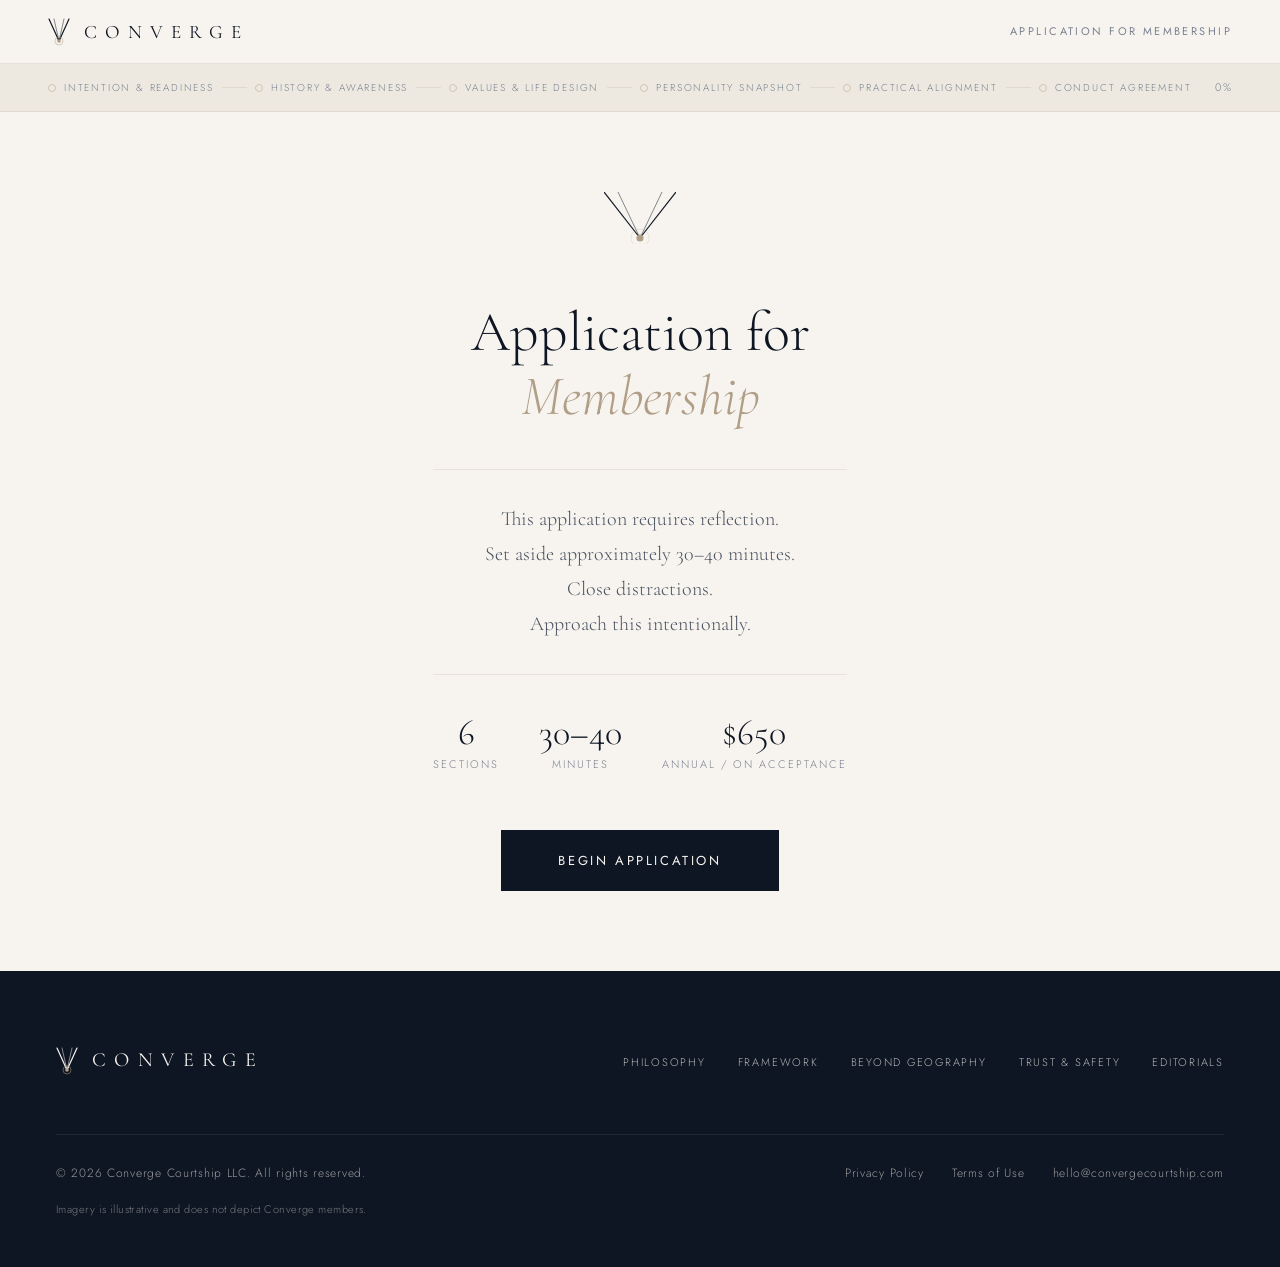
==== commit 853ab457: "Add files via upload Site Redesign" ====
--- a/application-hidden.html
+++ b/application-hidden.html
@@ -3,14 +3,22 @@
 <head>
   <meta charset="UTF-8"/>
   <meta name="viewport" content="width=device-width, initial-scale=1.0"/>
-  <meta name="description" content="Converge — Application for Membership. A structured courtship platform for adults ready to build a life together."/>
-  <title>Converge — Application for Membership</title>
+  <title>Application for Membership | Converge</title>
+  <meta name="description" content="Converge application for membership."/>
+  <meta name="robots" content="noindex, nofollow"/>
+  <meta property="og:title" content="Application for Membership | Converge"/>
+  <meta property="og:description" content="Converge application for membership."/>
+  <meta property="og:type" content="website"/>
+  <meta name="theme-color" content="#f7f4ef"/>
+  <link rel="icon" href="favicon.svg" type="image/svg+xml"/>
   <link rel="preconnect" href="https://fonts.googleapis.com"/>
   <link rel="preconnect" href="https://fonts.gstatic.com" crossorigin/>
-  <link href="https://fonts.googleapis.com/css2?family=Cormorant+Garamond:ital,wght@0,300;0,400;0,500;1,300;1,400&family=Jost:wght@300;400;500&display=swap" rel="stylesheet"/>
+  <link href="https://fonts.googleapis.com/css2?family=Cormorant+Garamond:ital,wght@0,300;0,400;0,500;1,300;1,400&amp;family=Jost:wght@300;400;500&amp;display=swap" rel="stylesheet"/>
   <link rel="stylesheet" href="css/styles.css"/>
+  <link rel="stylesheet" href="css/application.css"/>
 </head>
 <body>
+
   
 <!-- Netlify form detection — do not remove -->
 <form name="converge-application" netlify netlify-honeypot="bot-field" hidden>
@@ -63,7 +71,7 @@
 
   <!-- ── APP HEADER ── -->
   <header class="app-header">
-    <a href="index.html" class="nav-logo">C O N V E R G E</a>
+    <a href="index.html" class="logo" aria-label="Converge home"><svg viewBox="0 0 44 56" fill="none" aria-hidden="true"><line x1="2" y1="2" x2="22" y2="46" stroke="currentColor" stroke-width="2.4" stroke-linecap="round"/><line x1="42" y1="2" x2="22" y2="46" stroke="currentColor" stroke-width="2.4" stroke-linecap="round"/><line x1="12" y1="2" x2="22" y2="46" stroke="currentColor" stroke-width="1" stroke-linecap="round"/><line x1="32" y1="2" x2="22" y2="46" stroke="currentColor" stroke-width="1" stroke-linecap="round"/><circle cx="22" cy="46" r="3.6" fill="#b09e87"/><circle cx="22" cy="46" r="8" stroke="#b09e87" stroke-width="1"/></svg><span>CONVERGE</span></a>
     <span class="header-section-label" id="header-section-name">Application for Membership</span>
   </header>
 
@@ -138,6 +146,10 @@
               <input type="radio" name="q1" value="open"/>
               <div class="radio-card-label">Long-term partnership — marriage open</div>
             </label>
+            <label class="radio-card" onclick="selectRadio('q1-group','not-open')">
+              <input type="radio" name="q1" value="not-open"/>
+              <div class="radio-card-label">Long-term partnership — not open to marriage</div>
+            </label>
             <label class="radio-card" onclick="selectRadio('q1-group','unsure')">
               <input type="radio" name="q1" value="unsure"/>
               <div class="radio-card-label">I am not certain yet</div>
@@ -155,7 +167,7 @@
           <label class="field-label">If you met the right person, how soon would you want to begin building a life together?</label>
           <div class="radio-row" id="q2-group">
             <label class="radio-pill" onclick="selectPill('q2-group',this)"><input type="radio" name="q2" value="1-2yr"/>1–2 years</label>
-            <label class="radio-pill" onclick="selectPill('q2-group',this)"><input type="radio" name="q2" value="3-5yr"/>3–5 years</label>
+            <label class="radio-pill" onclick="selectPill('q2-group',this)"><input type="radio" name="q2" value="3plus"/>3+ years</label>
             <label class="radio-pill" onclick="selectPill('q2-group',this)"><input type="radio" name="q2" value="flex"/>Flexible but intentional</label>
           </div>
         </div>
@@ -305,12 +317,31 @@
 
         <!-- Children -->
         <div class="field-group">
+          <label class="field-label">Do you have children?</label>
+          <div class="radio-row" id="q11b-group">
+            <label class="radio-pill" onclick="selectPill('q11b-group',this)"><input type="radio" name="q11b" value="yes"/>Yes</label>
+            <label class="radio-pill" onclick="selectPill('q11b-group',this)"><input type="radio" name="q11b" value="no"/>No</label>
+          </div>
+        </div>
+
+        <hr class="field-divider"/>
+
+        <div class="field-group">
           <label class="field-label">Do you want children?</label>
           <div class="radio-row" id="q11-group">
             <label class="radio-pill" onclick="selectPill('q11-group',this)"><input type="radio" name="q11" value="yes"/>Yes</label>
             <label class="radio-pill" onclick="selectPill('q11-group',this)"><input type="radio" name="q11" value="no"/>No</label>
             <label class="radio-pill" onclick="selectPill('q11-group',this)"><input type="radio" name="q11" value="undecided"/>Undecided</label>
-            <label class="radio-pill" onclick="selectPill('q11-group',this)"><input type="radio" name="q11" value="open-partner"/>Open to a partner with children</label>
+          </div>
+        </div>
+
+        <hr class="field-divider"/>
+
+        <div class="field-group">
+          <label class="field-label">Are you open to a partner who has children?</label>
+          <div class="radio-row" id="q11c-group">
+            <label class="radio-pill" onclick="selectPill('q11c-group',this)"><input type="radio" name="q11c" value="yes"/>Yes</label>
+            <label class="radio-pill" onclick="selectPill('q11c-group',this)"><input type="radio" name="q11c" value="no"/>No</label>
           </div>
         </div>
 
@@ -454,31 +485,15 @@
 
         <hr class="field-divider"/>
 
-        <!-- Active connections -->
-        <div class="field-group">
-          <label class="field-label">How many active connections are you willing to maintain simultaneously?</label>
-          <span class="field-sublabel">Converge permits a maximum of three. This question gauges your orientation.</span>
-          <div class="radio-row" id="q16-group">
-            <label class="radio-pill" onclick="selectPill('q16-group',this)"><input type="radio" name="q16" value="1"/>One at a time</label>
-            <label class="radio-pill" onclick="selectPill('q16-group',this)"><input type="radio" name="q16" value="2"/>Up to two</label>
-            <label class="radio-pill" onclick="selectPill('q16-group',this)"><input type="radio" name="q16" value="3"/>Up to three</label>
-          </div>
-          <div class="callout" style="margin-top:16px">
-            The connection limit is a feature of Converge, not a restriction. It reflects the quality of attention each person deserves.
-          </div>
-        </div>
-
-        <hr class="field-divider"/>
-
         <!-- Exclusivity readiness -->
         <div class="field-group">
-          <label class="field-label">If you move into Exclusive Exploration with someone, are you prepared to close all other active connections?</label>
+          <label class="field-label">If you move into Full Attention with someone, are you prepared to close all other active connections?</label>
           <div class="radio-row" id="q17-group">
             <label class="radio-pill" onclick="selectPill('q17-group',this)"><input type="radio" name="q17" value="yes"/>Yes — I understand this is required</label>
             <label class="radio-pill" onclick="selectPill('q17-group',this)"><input type="radio" name="q17" value="no"/>No — I am not prepared for this</label>
           </div>
           <div class="callout" id="q17-warn" style="display:none;margin-top:12px">
-            <strong>Important:</strong> Exclusive Exploration requires closing other connections without exception. Please consider whether you are ready to proceed before continuing.
+            <strong>Important:</strong> Full Attention requires closing other connections without exception. Please consider whether you are ready to proceed before continuing.
           </div>
         </div>
 
@@ -518,8 +533,12 @@
           <br/><br/>
           <div class="agreement-list" id="agreement-list">
             <label class="agreement-item" onclick="toggleAgreement(this)">
+              <input type="checkbox" name="agree" value="age"/>
+              <span class="agreement-text">I confirm that I am 24 years of age or older.</span>
+            </label>
+            <label class="agreement-item" onclick="toggleAgreement(this)">
               <input type="checkbox" name="agree" value="audio"/>
-              <span class="agreement-text">I understand that the first two calls within Converge are audio-only. Video is not available until Exclusive Exploration is entered by mutual decision.</span>
+              <span class="agreement-text">I understand that the first two calls within Converge are audio-only. Video becomes available only in Open Exploration, and only when both people agree.</span>
             </label>
             <label class="agreement-item" onclick="toggleAgreement(this)">
               <input type="checkbox" name="agree" value="off-platform"/>
@@ -531,7 +550,7 @@
             </label>
             <label class="agreement-item" onclick="toggleAgreement(this)">
               <input type="checkbox" name="agree" value="exclusivity"/>
-              <span class="agreement-text">I understand that entering Exclusive Exploration requires closing all other active connections before proceeding. This is a condition, not a preference.</span>
+              <span class="agreement-text">I understand that entering Full Attention requires closing all other active connections, with an honest closing message to each, before proceeding. This is a condition, not a preference.</span>
             </label>
             <label class="agreement-item" onclick="toggleAgreement(this)">
               <input type="checkbox" name="agree" value="endings"/>
@@ -579,7 +598,7 @@
           </div>
           <div class="confirm-detail">
             <p class="confirm-detail-label">Cohort Decision</p>
-            <p class="confirm-detail-val">2025 Season — notifications by email</p>
+            <p class="confirm-detail-val">Next cohort — notifications by email</p>
           </div>
           <div class="confirm-detail">
             <p class="confirm-detail-label">Annual Membership</p>
@@ -599,15 +618,28 @@
 
   </main>
 
-  <!-- ── FOOTER ── -->
-  <footer class="site-footer">
-    <div class="footer-logo">CONVERGE</div>
-    <ul class="footer-links">
-      <li><a href="#">Privacy Policy</a></li>
-      <li><a href="#">Terms of Use</a></li>
-      <li><a href="#">Contact</a></li>
-    </ul>
-    <p class="footer-copy">© 2025 Converge. All rights reserved.</p>
+  <footer class="site-footer pad">
+    <div class="wrap">
+      <div class="footer-top">
+        <a href="index.html" class="logo" aria-label="Converge home"><svg viewBox="0 0 44 56" fill="none" aria-hidden="true"><line x1="2" y1="2" x2="22" y2="46" stroke="currentColor" stroke-width="2.4" stroke-linecap="round"/><line x1="42" y1="2" x2="22" y2="46" stroke="currentColor" stroke-width="2.4" stroke-linecap="round"/><line x1="12" y1="2" x2="22" y2="46" stroke="currentColor" stroke-width="1" stroke-linecap="round"/><line x1="32" y1="2" x2="22" y2="46" stroke="currentColor" stroke-width="1" stroke-linecap="round"/><circle cx="22" cy="46" r="3.6" fill="#b09e87"/><circle cx="22" cy="46" r="8" stroke="#b09e87" stroke-width="1"/></svg><span>CONVERGE</span></a>
+        <ul class="footer-nav">
+        <li><a href="philosophy.html">Philosophy</a></li>
+        <li><a href="framework.html">Framework</a></li>
+        <li><a href="beyond-geography.html">Beyond Geography</a></li>
+        <li><a href="trust-and-safety.html">Trust &amp; Safety</a></li>
+        <li><a href="editorials.html">Editorials</a></li>
+        </ul>
+      </div>
+      <div class="footer-bottom">
+        <span>&copy; 2026 Converge Courtship LLC. All rights reserved.</span>
+        <span class="footer-legal">
+          <a href="#">Privacy Policy</a>
+          <a href="#">Terms of Use</a>
+          <a href="mailto:hello@convergecourtship.com">hello@convergecourtship.com</a>
+        </span>
+      </div>
+      <p class="footer-note">Imagery is illustrative and does not depict Converge members.</p>
+    </div>
   </footer>
 
   <script src="js/script.js"></script>
--- a/css/styles.css
+++ b/css/styles.css
@@ -1,1216 +1,719 @@
 /* ============================================================
-   CONVERGE — Shared Stylesheet
-   convergecourtship-site/css/styles.css
+   CONVERGE — Shared Stylesheet (2026 redesign)
+   css/styles.css
    ============================================================ */
 
-   /* cache-bust: 1 */
-
-/* ── RESET & ROOT ── */
+/* ── TOKENS ── */
+:root {
+  --navy:        #0f1623;
+  --navy-mid:    #1a2438;
+  --charcoal:    #2e3440;
+  --ivory:       #f7f4ef;
+  --ivory-dim:   #ede9e1;
+  --ivory-deep:  #e4dfd6;
+  --warm:        #b09e87;   /* decorative tan: rules, numerals, large type on navy */
+  --warm-light:  #d4c4b0;   /* tan on navy */
+  --warm-ink:    #7a6650;   /* tan for small text on ivory (passes contrast) */
+  --warm-faint:  #f0ebe3;
+  --rule:        rgba(176,158,135,0.22);
+  --rule-strong: rgba(176,158,135,0.45);
+  --rule-navy:   rgba(247,244,239,0.14);
+  --text-pri:    #0f1623;
+  --text-sec:    #4a5260;
+  --text-muted:  #7a8090;
+  --error:       #8b3a3a;
+  --serif: 'Cormorant Garamond', Georgia, serif;
+  --sans:  'Jost', system-ui, sans-serif;
+  --gutter: 56px;
+}
+
+/* ── RESET & BASE ── */
 *, *::before, *::after { box-sizing: border-box; margin: 0; padding: 0; }
-
-:root {
-  --navy:         #0f1623;
-  --navy-mid:     #1a2438;
-  --charcoal:     #2e3440;
-  --ivory:        #f7f4ef;
-  --ivory-dim:    #ede9e1;
-  --ivory-deep:   #e4dfd6;
-  --warm:         #b09e87;
-  --warm-light:   #d4c4b0;
-  --warm-faint:   #f0ebe3;
-  --rule:         rgba(176,158,135,0.22);
-  --rule-strong:  rgba(176,158,135,0.45);
-  --text-pri:     #0f1623;
-  --text-sec:     #4a5260;
-  --text-muted:   #7a8090;
-  --error:        #8b3a3a;
-}
-
 html { scroll-behavior: smooth; font-size: 16px; }
-
 body {
   background: var(--ivory);
   color: var(--text-pri);
-  font-family: 'Jost', sans-serif;
+  font-family: var(--sans);
   font-weight: 300;
   line-height: 1.75;
   -webkit-font-smoothing: antialiased;
   min-height: 100vh;
 }
-
-/* ── TYPOGRAPHY UTILITIES ── */
-.serif { font-family: 'Cormorant Garamond', Georgia, serif; }
-h1, h2, h3, h4 { font-family: 'Cormorant Garamond', Georgia, serif; font-weight: 400; }
-
-
-/* ============================================================
-   SHARED NAV
-   ============================================================ */
-.site-nav {
-  position: fixed;
-  top: 0; left: 0; right: 0;
-  z-index: 200;
-  background: rgba(247,244,239,0.95);
-  backdrop-filter: blur(12px);
-  border-bottom: 1px solid var(--rule);
-  padding: 0 48px;
-  height: 64px;
-  display: flex;
+img { display: block; max-width: 100%; }
+a { color: inherit; }
+h1, h2, h3, h4 { font-family: var(--serif); font-weight: 300; }
+em { font-style: italic; }
+.serif { font-family: var(--serif); }
+.sr-only { position: absolute; width: 1px; height: 1px; overflow: hidden; clip: rect(0 0 0 0); white-space: nowrap; }
+:focus-visible { outline: 2px solid var(--warm); outline-offset: 3px; }
+
+/* ── LAYOUT ── */
+.pad      { padding-left: var(--gutter); padding-right: var(--gutter); }
+.wrap     { max-width: 1240px; margin: 0 auto; }
+.narrow   { max-width: 720px; margin: 0 auto; }
+.section  { padding-top: 160px; padding-bottom: 160px; }
+.section--tight { padding-top: 96px; padding-bottom: 96px; }
+.section--flush-top { padding-top: 0; }
+.tint     { background: var(--ivory-dim); }
+.navy     { background: var(--navy); color: var(--ivory); }
+.center   { text-align: center; }
+.split {
+  display: grid;
+  grid-template-columns: repeat(2, minmax(0, 1fr));
+  gap: 96px;
   align-items: center;
-  justify-content: space-between;
-}
-.nav-logo {
-  font-family: 'Cormorant Garamond', serif;
-  font-size: 18px;
-  letter-spacing: 0.14em;
-  color: var(--navy);
-  text-decoration: none;
-}
-.nav-cta {
-  font-family: 'Jost', sans-serif;
+}
+.split--end   { align-items: end; }
+.split--start { align-items: start; }
+
+/* ── TYPE ── */
+.eyebrow {
+  font-family: var(--sans);
+  font-size: 11px;
+  font-weight: 500;
+  letter-spacing: 0.32em;
+  text-transform: uppercase;
+  color: var(--warm-ink);
+  margin-bottom: 40px;
+}
+.navy .eyebrow { color: var(--warm-light); }
+.display {
+  font-size: 96px;
+  line-height: 1.02;
+  letter-spacing: -0.01em;
+  color: var(--navy);
+}
+.display em, .h2 em { color: var(--warm-ink); }
+.navy .h2, .navy .display { color: var(--ivory); }
+.navy .h2 em, .navy .display em { color: var(--warm-light); }
+.h2 {
+  font-size: 54px;
+  line-height: 1.1;
+  color: var(--navy);
+  margin-bottom: 32px;
+}
+.h2--xl { font-size: 72px; line-height: 1.06; max-width: 980px; margin-bottom: 40px; }
+.h3 {
+  font-family: var(--serif);
+  font-size: 28px;
   font-weight: 400;
-  font-size: 13px;
-  letter-spacing: 0.16em;
-  text-transform: uppercase;
-  color: var(--navy);
-  border: 1px solid var(--charcoal);
-  padding: 10px 22px;
-  text-decoration: none;
-  transition: background 0.25s, color 0.25s;
-}
-.nav-cta:hover { background: var(--navy); color: var(--ivory); }
-
-
-/* ============================================================
-   SHARED BUTTONS
-   ============================================================ */
-.btn-primary {
-  display: inline-block;
-  font-family: 'Jost', sans-serif;
-  font-size: 13px;
-  font-weight: 400;
-  letter-spacing: 0.18em;
-  text-transform: uppercase;
-  color: var(--ivory);
-  background: var(--navy);
-  padding: 18px 40px;
-  text-decoration: none;
-  border: 1px solid var(--navy);
-  transition: background 0.3s, color 0.3s;
-  cursor: pointer;
-}
-.btn-primary:hover { background: var(--charcoal); border-color: var(--charcoal); }
-
-
-/* ============================================================
-   SHARED FOOTER
-   ============================================================ */
-.site-footer {
-  background: var(--navy);
-  color: rgba(247,244,239,0.4);
-  padding: 48px 48px;
-  display: flex;
-  justify-content: space-between;
-  align-items: center;
-  flex-wrap: wrap;
-  gap: 24px;
-  border-top: 1px solid rgba(255,255,255,0.07);
-}
-.footer-logo {
-  font-family: 'Cormorant Garamond', serif;
-  font-size: 18px;
-  color: rgba(247,244,239,0.5);
-  letter-spacing: 0.1em;
-}
-.footer-links {
-  display: flex;
-  gap: 32px;
-  list-style: none;
-  flex-wrap: wrap;
-}
-.footer-links a {
+  line-height: 1.25;
+  color: var(--navy);
+  margin-bottom: 14px;
+}
+.navy .h3 { color: var(--ivory); }
+.lede {
+  font-family: var(--serif);
+  font-style: italic;
+  font-size: 24px;
+  line-height: 1.55;
+  color: var(--text-sec);
+}
+.body { font-size: 17px; line-height: 1.85; color: var(--text-sec); }
+.body + .body { margin-top: 22px; }
+.navy .body { color: rgba(247,244,239,0.68); }
+.small { font-size: 15px; line-height: 1.8; color: var(--text-sec); }
+.navy .small { color: rgba(247,244,239,0.66); }
+.meta {
   font-size: 12px;
   letter-spacing: 0.14em;
   text-transform: uppercase;
-  color: rgba(247,244,239,0.35);
-  text-decoration: none;
-  transition: color 0.2s;
-}
-.footer-links a:hover { color: rgba(247,244,239,0.7); }
-.footer-copy { font-size: 12px; letter-spacing: 0.06em; }
-
-
-/* ============================================================
-   LANDING PAGE — index.html
-   ============================================================ */
-
-/* ── HERO ── */
-#hero {
-  min-height: 100vh;
-  display: flex;
-  flex-direction: column;
+  color: var(--text-sec);
+}
+.statement {
+  font-family: var(--serif);
+  font-size: 40px;
+  line-height: 1.32;
+  color: var(--navy);
+}
+.statement em { color: var(--warm-ink); }
+.navy .statement { color: var(--ivory); }
+.navy .statement em { color: var(--warm-light); }
+
+/* ── BUTTONS & LINKS ── */
+.btn {
+  display: inline-flex;
+  align-items: center;
   justify-content: center;
-  padding-top: 100px;
-  position: relative;
-  overflow: hidden;
-}
-.hero-inner { position: relative; z-index: 2; }
-.container { max-width: 960px; margin: 0 auto; padding: 0 48px; }
-.container--narrow { max-width: 680px; margin: 0 auto; padding: 0 48px; }
-
-.convergence-motif {
-  position: absolute;
-  right: -60px;
-  top: 50%;
-  transform: translateY(-50%);
-  width: min(55vw, 600px);
-  opacity: 0.07;
-  pointer-events: none;
-}
-
-.hero-eyebrow {
-  font-family: 'Jost', sans-serif;
-  font-size: 11px;
-  font-weight: 400;
-  letter-spacing: 0.28em;
-  text-transform: uppercase;
-  color: var(--warm);
-  margin-bottom: 40px;
-}
-.hero-headline {
-  font-size: clamp(52px, 8vw, 96px);
-  line-height: 1.04;
-  font-weight: 300;
-  color: var(--navy);
-  margin-bottom: 32px;
-  letter-spacing: -0.01em;
-}
-.hero-headline em { font-style: italic; color: var(--warm); }
-.hero-sub {
-  font-family: 'Cormorant Garamond', serif;
-  font-size: clamp(20px, 3vw, 28px);
-  font-weight: 300;
-  color: var(--text-sec);
-  max-width: 540px;
-  margin-bottom: 64px;
-  line-height: 1.55;
-}
-.hero-actions {
-  display: flex;
-  align-items: center;
-  gap: 40px;
-  flex-wrap: wrap;
-}
-.hero-note { font-size: 13px; color: var(--text-muted); letter-spacing: 0.04em; }
-
-/* ── LANDING SECTIONS ── */
-.landing-section { padding: 120px 0; }
-.landing-section + .landing-section { border-top: 1px solid var(--rule); }
-
-.section-label {
-  font-family: 'Jost', sans-serif;
-  font-size: 10px;
-  font-weight: 500;
-  letter-spacing: 0.32em;
-  text-transform: uppercase;
-  color: var(--warm);
-  margin-bottom: 48px;
-  display: block;
-}
-.section-title {
-  font-size: clamp(32px, 5vw, 52px);
-  font-weight: 300;
-  line-height: 1.15;
-  color: var(--navy);
-  margin-bottom: 32px;
-}
-.section-body {
-  font-size: 17px;
-  line-height: 1.85;
-  color: var(--text-sec);
-  max-width: 620px;
-}
-
-/* ── POSITIONING GRID ── */
-.positioning-grid {
-  display: grid;
-  grid-template-columns: 1fr 1fr;
-  gap: 1px;
-  background: var(--rule);
-  border: 1px solid var(--rule);
-  margin-top: 64px;
-}
-.grid-cell { background: var(--ivory); padding: 44px 40px; }
-.grid-cell h3 {
-  font-family: 'Jost', sans-serif;
-  font-size: 11px;
-  font-weight: 500;
-  letter-spacing: 0.22em;
-  text-transform: uppercase;
-  color: var(--warm);
-  margin-bottom: 20px;
-}
-.replaced-list, .with-list {
-  list-style: none;
-  font-size: 16px;
-  line-height: 2.1;
-  color: var(--text-sec);
-}
-.replaced-list li::before { content: "—  "; color: var(--warm-light); }
-.with-list li::before { content: "·  "; color: var(--warm); font-size: 20px; vertical-align: -2px; }
-
-/* ── FRAMEWORK (dark section) ── */
-#framework { background: var(--navy); }
-#framework .section-title { color: var(--ivory); }
-#framework .section-label { color: var(--warm-light); }
-#framework .section-body { color: rgba(247,244,239,0.55); }
-
-.stages { margin-top: 72px; display: flex; flex-direction: column; }
-.stage {
-  display: grid;
-  grid-template-columns: 60px 1fr;
-  gap: 0 36px;
-  padding: 44px 0;
-  border-top: 1px solid rgba(255,255,255,0.08);
-}
-.stage:last-child { border-bottom: 1px solid rgba(255,255,255,0.08); }
-.stage-num {
-  font-family: 'Cormorant Garamond', serif;
-  font-size: 48px;
-  font-weight: 300;
-  color: rgba(176,158,135,0.3);
-  line-height: 1;
-  padding-top: 4px;
-}
-.stage-title {
-  font-family: 'Cormorant Garamond', serif;
-  font-size: 26px;
-  font-weight: 400;
-  color: var(--ivory);
-  margin-bottom: 10px;
-}
-.stage-desc { font-size: 15px; line-height: 1.75; color: rgba(247,244,239,0.55); }
-.stage-tag {
-  display: inline-block;
-  font-size: 10px;
-  letter-spacing: 0.2em;
-  text-transform: uppercase;
-  color: var(--warm-light);
-  border: 1px solid rgba(176,158,135,0.3);
-  padding: 4px 10px;
-  margin-bottom: 10px;
-}
-
-/* ── MEMBERSHIP ── */
-.membership-inner {
-  display: grid;
-  grid-template-columns: 1fr 1fr;
-  gap: 80px;
-  align-items: start;
-  margin-top: 32px;
-}
-.price-block { border: 1px solid var(--rule-strong); padding: 48px 40px; }
-.price-block .founding {
-  font-family: 'Jost', sans-serif;
-  font-size: 10px;
-  letter-spacing: 0.3em;
-  text-transform: uppercase;
-  color: var(--warm);
-  margin-bottom: 24px;
-}
-.price-block .amount {
-  font-family: 'Cormorant Garamond', serif;
-  font-size: 72px;
-  font-weight: 300;
-  color: var(--navy);
-  line-height: 1;
-  margin-bottom: 6px;
-}
-.price-block .per { font-size: 13px; color: var(--text-muted); letter-spacing: 0.06em; margin-bottom: 36px; }
-.price-details {
-  list-style: none;
-  font-size: 14px;
-  line-height: 2.2;
-  color: var(--text-sec);
-  border-top: 1px solid var(--rule);
-  padding-top: 28px;
-}
-.price-details li { display: flex; align-items: baseline; gap: 10px; }
-.price-details li::before { content: "·"; color: var(--warm); flex-shrink: 0; }
-.price-right { padding-top: 16px; }
-.price-right p { font-size: 16px; line-height: 1.85; color: var(--text-sec); margin-bottom: 24px; }
-
-/* ── STANDARDS ── */
-#standards { background: #f2ede5; }
-.standards-grid {
-  display: grid;
-  grid-template-columns: repeat(3, 1fr);
-  gap: 1px;
-  background: var(--rule-strong);
-  border: 1px solid var(--rule-strong);
-  margin-top: 64px;
-}
-.standard-item { background: #f2ede5; padding: 36px 32px; }
-.standard-item .icon { width: 32px; height: 1px; background: var(--warm); margin-bottom: 24px; }
-.standard-item h4 {
-  font-family: 'Jost', sans-serif;
-  font-size: 13px;
-  font-weight: 500;
-  letter-spacing: 0.1em;
-  color: var(--navy);
-  margin-bottom: 12px;
-}
-.standard-item p { font-size: 14px; color: var(--text-muted); line-height: 1.7; }
-
-/* ── ORIGIN ── */
-.pull-quote {
-  font-family: 'Cormorant Garamond', serif;
-  font-size: clamp(24px, 4vw, 40px);
-  font-weight: 300;
-  font-style: italic;
-  color: var(--navy);
-  line-height: 1.45;
-  border-left: 2px solid var(--warm);
-  padding-left: 40px;
-  margin: 64px 0;
-  max-width: 720px;
-}
-
-/* ── FAQ (dark section) ── */
-#faq { background: var(--navy); }
-#faq .section-title { color: var(--ivory); }
-#faq .section-label { color: var(--warm-light); }
-.faq-list { margin-top: 64px; }
-.faq-item { border-top: 1px solid rgba(255,255,255,0.08); padding: 36px 0; }
-.faq-item:last-child { border-bottom: 1px solid rgba(255,255,255,0.08); }
-.faq-q {
-  font-family: 'Cormorant Garamond', serif;
-  font-size: 22px;
-  font-weight: 400;
-  color: var(--ivory);
-  margin-bottom: 16px;
-}
-.faq-a { font-size: 15px; line-height: 1.8; color: rgba(247,244,239,0.55); max-width: 720px; }
-
-/* ── CTA ── */
-#apply { text-align: center; padding: 160px 0; }
-#apply .section-label { justify-content: center; display: flex; margin-bottom: 32px; }
-#apply .section-title { margin: 0 auto 20px; }
-.cta-sub {
-  font-family: 'Cormorant Garamond', serif;
-  font-size: 20px;
-  font-style: italic;
-  color: var(--text-muted);
-  max-width: 560px;
-  margin: 0 auto 56px;
-  line-height: 1.6;
-}
-.cta-note { font-size: 13px; color: var(--text-muted); margin-top: 20px; letter-spacing: 0.04em; }
-
-/* ── HERO ANIMATIONS ── */
-@keyframes fadeUp {
-  from { opacity: 0; transform: translateY(28px); }
-  to   { opacity: 1; transform: translateY(0); }
-}
-.fade-up { opacity: 0; animation: fadeUp 0.9s ease forwards; }
-.fade-up:nth-child(1) { animation-delay: 0.1s; }
-.fade-up:nth-child(2) { animation-delay: 0.3s; }
-.fade-up:nth-child(3) { animation-delay: 0.5s; }
-.fade-up:nth-child(4) { animation-delay: 0.65s; }
-
-
-/* ============================================================
-   APPLICATION PAGE — application.html
-   ============================================================ */
-
-/* ── APP HEADER ── */
-.app-header {
-  position: fixed;
-  top: 0; left: 0; right: 0;
-  z-index: 200;
-  background: rgba(247,244,239,0.95);
-  backdrop-filter: blur(12px);
-  border-bottom: 1px solid var(--rule);
-  padding: 0 48px;
-  height: 64px;
-  display: flex;
-  align-items: center;
-  justify-content: space-between;
-}
-.header-section-label {
-  font-size: 11px;
-  letter-spacing: 0.22em;
-  text-transform: uppercase;
-  color: var(--text-muted);
-  font-weight: 400;
-}
-
-/* ── PROGRESS BAR ── */
-.progress-bar-wrap {
-  position: fixed;
-  top: 64px; left: 0; right: 0;
-  z-index: 199;
-  background: var(--ivory-dim);
-  border-bottom: 1px solid var(--rule);
-  padding: 0 48px;
-  height: 48px;
-  display: flex;
-  align-items: center;
-  gap: 24px;
-}
-.progress-steps { display: flex; align-items: center; gap: 0; flex: 1; }
-.progress-step { display: flex; align-items: center; gap: 8px; flex: 1; }
-.progress-step:last-child { flex: none; }
-.step-dot {
-  width: 8px; height: 8px;
-  border-radius: 50%;
-  border: 1px solid var(--warm-light);
-  background: transparent;
-  flex-shrink: 0;
-  transition: all 0.3s;
-}
-.progress-step.active   .step-dot { background: var(--warm); border-color: var(--warm); }
-.progress-step.complete .step-dot { background: var(--navy); border-color: var(--navy); }
-.step-label {
-  font-size: 10px;
-  letter-spacing: 0.18em;
-  text-transform: uppercase;
-  color: var(--text-muted);
-  white-space: nowrap;
-  transition: color 0.3s;
-}
-.progress-step.active   .step-label { color: var(--warm); }
-.progress-step.complete .step-label { color: var(--navy); }
-.step-connector { flex: 1; height: 1px; background: var(--rule); margin: 0 8px; }
-.progress-pct { font-size: 11px; letter-spacing: 0.12em; color: var(--text-muted); white-space: nowrap; }
-
-/* ── APP MAIN ── */
-.app-main { padding-top: 112px; min-height: 100vh; }
-
-/* ── SCREENS ── */
-.screen { display: none; }
-.screen.active { display: block; }
-.screen-fade { animation: screenIn 0.5s ease forwards; }
-@keyframes screenIn {
-  from { opacity: 0; transform: translateY(16px); }
-  to   { opacity: 1; transform: translateY(0); }
-}
-
-/* ── PREAMBLE ── */
-#screen-preamble {
-  min-height: calc(100vh - 112px);
-  display: none;
-  flex-direction: column;
-  justify-content: center;
-  align-items: center;
-  text-align: center;
-  padding: 80px 32px;
-}
-#screen-preamble.active { display: flex; }
-.preamble-inner { max-width: 580px; }
-.preamble-motif { margin: 0 auto 56px; display: block; }
-.preamble-title {
-  font-family: 'Cormorant Garamond', serif;
-  font-size: clamp(36px, 5vw, 56px);
-  font-weight: 300;
-  color: var(--navy);
-  line-height: 1.15;
-  margin-bottom: 40px;
-}
-.preamble-title em { font-style: italic; color: var(--warm); }
-.preamble-statement {
-  font-family: 'Cormorant Garamond', serif;
-  font-size: 20px;
-  font-weight: 300;
-  color: var(--text-sec);
-  line-height: 1.75;
-  border-top: 1px solid var(--rule);
-  border-bottom: 1px solid var(--rule);
-  padding: 32px 0;
-  margin-bottom: 40px;
-}
-.preamble-meta {
-  display: flex;
-  justify-content: center;
-  gap: 40px;
-  margin-bottom: 56px;
-  flex-wrap: wrap;
-}
-.meta-item { text-align: center; }
-.meta-num {
-  font-family: 'Cormorant Garamond', serif;
-  font-size: 36px;
-  font-weight: 300;
-  color: var(--navy);
-  line-height: 1;
-  display: block;
-}
-.meta-label {
-  font-size: 11px;
-  letter-spacing: 0.18em;
-  text-transform: uppercase;
-  color: var(--text-muted);
-  display: block;
-  margin-top: 4px;
-}
-
-/* ── SECTION SCREENS ── */
-.section-screen { max-width: 760px; margin: 0 auto; padding: 80px 48px 120px; }
-.section-header { margin-bottom: 64px; }
-.section-eyebrow {
-  font-size: 10px;
-  letter-spacing: 0.32em;
-  text-transform: uppercase;
-  color: var(--warm);
-  font-weight: 500;
-  margin-bottom: 16px;
-}
-.section-title-app {
-  font-family: 'Cormorant Garamond', serif;
-  font-size: clamp(30px, 4vw, 44px);
-  font-weight: 300;
-  color: var(--navy);
-  line-height: 1.2;
-  margin-bottom: 16px;
-}
-.section-intent {
-  font-size: 15px;
-  color: var(--text-muted);
-  max-width: 540px;
-  line-height: 1.7;
-  border-left: 2px solid var(--warm-light);
-  padding-left: 20px;
-  font-style: italic;
-  font-family: 'Cormorant Garamond', serif;
-}
-
-/* ── FORM FIELDS ── */
-.field-group { margin-bottom: 56px; }
-.field-group:last-of-type { margin-bottom: 0; }
-.field-label {
-  display: block;
-  font-family: 'Cormorant Garamond', serif;
-  font-size: 22px;
-  font-weight: 400;
-  color: var(--navy);
-  margin-bottom: 8px;
-  line-height: 1.35;
-}
-.field-sublabel {
-  display: block;
-  font-size: 13px;
-  color: var(--text-muted);
-  margin-bottom: 20px;
-  letter-spacing: 0.03em;
-}
-.field-note {
-  display: block;
-  font-size: 12px;
-  color: var(--warm);
-  letter-spacing: 0.06em;
-  margin-bottom: 16px;
-  font-style: italic;
-}
-.field-divider { border: none; border-top: 1px solid var(--rule); margin: 48px 0; }
-
-/* ── RADIO / PILL CARDS ── */
-.radio-group { display: flex; flex-direction: column; gap: 10px; }
-.radio-card {
-  display: flex;
-  align-items: flex-start;
-  gap: 16px;
-  padding: 18px 20px;
-  border: 1px solid var(--rule-strong);
-  cursor: pointer;
-  transition: border-color 0.2s, background 0.2s;
-  background: white;
-}
-.radio-card:hover { border-color: var(--warm); }
-.radio-card input[type="radio"],
-.radio-card input[type="checkbox"] {
-  width: 16px; height: 16px;
-  accent-color: var(--navy);
-  flex-shrink: 0;
-  margin-top: 3px;
-  cursor: pointer;
-}
-.radio-card.selected { border-color: var(--navy); background: var(--warm-faint); }
-.radio-card-label { font-size: 15px; color: var(--text-pri); line-height: 1.5; }
-.radio-card-desc { font-size: 13px; color: var(--text-muted); margin-top: 3px; }
-
-.radio-row { display: flex; flex-wrap: wrap; gap: 10px; }
-.radio-pill {
-  padding: 10px 20px;
-  border: 1px solid var(--rule-strong);
-  cursor: pointer;
-  font-size: 14px;
-  color: var(--text-sec);
-  background: white;
-  transition: all 0.2s;
-  user-select: none;
-  letter-spacing: 0.04em;
-}
-.radio-pill:hover { border-color: var(--warm); }
-.radio-pill.selected { background: var(--navy); color: var(--ivory); border-color: var(--navy); }
-.radio-pill input { display: none; }
-
-/* ── TEXTAREA & INPUTS ── */
-textarea {
-  width: 100%;
-  font-family: 'Jost', sans-serif;
-  font-size: 15px;
-  font-weight: 300;
-  color: var(--text-pri);
-  background: white;
-  border: 1px solid var(--rule-strong);
-  padding: 20px 22px;
-  resize: vertical;
-  min-height: 160px;
-  line-height: 1.8;
-  transition: border-color 0.2s;
-  outline: none;
-}
-textarea:focus { border-color: var(--navy); }
-textarea::placeholder { color: var(--warm-light); font-style: italic; }
-.word-count { font-size: 11px; color: var(--text-muted); text-align: right; margin-top: 6px; letter-spacing: 0.06em; }
-.word-count.warn { color: var(--warm); }
-.word-count.over { color: var(--error); }
-
-input[type="text"],
-input[type="email"],
-select {
-  width: 100%;
-  font-family: 'Jost', sans-serif;
-  font-size: 15px;
-  font-weight: 300;
-  color: var(--text-pri);
-  background: white;
-  border: 1px solid var(--rule-strong);
-  padding: 16px 20px;
-  outline: none;
-  transition: border-color 0.2s;
-  appearance: none;
-}
-input[type="text"]:focus,
-input[type="email"]:focus,
-select:focus { border-color: var(--navy); }
-
-/* ── LIKERT TABLE ── */
-.likert-table { width: 100%; border-collapse: collapse; }
-.likert-table thead th {
-  font-size: 11px;
-  letter-spacing: 0.16em;
-  text-transform: uppercase;
-  color: var(--text-muted);
-  font-weight: 400;
-  padding: 0 8px 16px;
-  text-align: center;
-}
-.likert-table thead th:first-child { text-align: left; padding-left: 0; }
-.likert-table tbody tr { border-top: 1px solid var(--rule); }
-.likert-table tbody tr:hover { background: var(--warm-faint); }
-.likert-table td { padding: 16px 8px; text-align: center; vertical-align: middle; }
-.likert-table td:first-child {
-  text-align: left;
-  padding-left: 0;
-  font-size: 15px;
-  color: var(--text-sec);
-  width: 60%;
-}
-.likert-table input[type="radio"] { width: 16px; height: 16px; accent-color: var(--navy); cursor: pointer; }
-
-/* ── DRAG-RANK ── */
-.rank-list { display: flex; flex-direction: column; gap: 8px; user-select: none; }
-.rank-item {
-  display: flex;
-  align-items: center;
-  gap: 16px;
-  padding: 14px 18px;
-  background: white;
-  border: 1px solid var(--rule-strong);
-  cursor: grab;
-  transition: box-shadow 0.2s, border-color 0.2s;
-}
-.rank-item:active { cursor: grabbing; }
-.rank-item.dragging { box-shadow: 0 8px 32px rgba(15,22,35,0.12); border-color: var(--warm); background: var(--warm-faint); opacity: 0.9; }
-.rank-item.drag-over { border-color: var(--navy); }
-.rank-handle { display: flex; flex-direction: column; gap: 3px; flex-shrink: 0; }
-.rank-handle span { display: block; width: 16px; height: 1px; background: var(--warm-light); }
-.rank-num { font-family: 'Cormorant Garamond', serif; font-size: 18px; color: var(--warm); font-weight: 300; width: 24px; flex-shrink: 0; }
-.rank-name { font-size: 15px; color: var(--text-pri); }
-.rank-hint { font-size: 12px; color: var(--text-muted); margin-bottom: 16px; font-style: italic; }
-
-/* ── NON-NEGOTIABLES ── */
-.nn-inputs { display: flex; flex-direction: column; gap: 10px; }
-.nn-row { display: flex; align-items: center; gap: 12px; }
-.nn-num { font-family: 'Cormorant Garamond', serif; font-size: 20px; color: var(--warm); flex-shrink: 0; width: 20px; }
-
-/* ── AGREEMENTS ── */
-.agreement-list { display: flex; flex-direction: column; gap: 14px; }
-.agreement-item {
-  display: flex;
-  align-items: flex-start;
-  gap: 16px;
-  padding: 20px 22px;
-  border: 1px solid var(--rule);
-  background: white;
-  cursor: pointer;
-  transition: border-color 0.25s, background 0.25s;
-}
-.agreement-item:hover { border-color: var(--warm); }
-.agreement-item.checked { border-color: var(--navy); background: var(--warm-faint); }
-.agreement-item input[type="checkbox"] {
-  width: 16px; height: 16px;
-  accent-color: var(--navy);
-  flex-shrink: 0;
-  margin-top: 2px;
-  cursor: pointer;
-}
-.agreement-text { font-size: 15px; color: var(--text-sec); line-height: 1.6; }
-
-/* ── AFFIRMATION BOX ── */
-.affirmation-box {
-  border: 1px solid var(--rule-strong);
-  padding: 40px;
-  text-align: center;
-  background: white;
-  margin-top: 40px;
-}
-.affirmation-box p {
-  font-family: 'Cormorant Garamond', serif;
-  font-size: 22px;
-  font-style: italic;
-  color: var(--navy);
-  line-height: 1.55;
-  margin-bottom: 24px;
-}
-
-/* ── CALLOUT ── */
-.callout {
-  background: var(--warm-faint);
-  border-left: 3px solid var(--warm);
-  padding: 16px 20px;
-  font-size: 13px;
-  color: var(--text-sec);
-  line-height: 1.65;
-  margin-top: 12px;
-}
-.callout strong { color: var(--navy); font-weight: 500; }
-
-/* ── NAV ACTIONS (app navigation) ── */
-.nav-actions {
-  display: flex;
-  align-items: center;
-  justify-content: space-between;
-  margin-top: 72px;
-  padding-top: 40px;
-  border-top: 1px solid var(--rule);
-}
-.btn-back {
-  font-family: 'Jost', sans-serif;
-  font-size: 12px;
-  letter-spacing: 0.2em;
-  text-transform: uppercase;
-  color: var(--text-muted);
-  background: none;
-  border: none;
-  cursor: pointer;
-  padding: 12px 0;
-  transition: color 0.2s;
-}
-.btn-back:hover { color: var(--navy); }
-.btn-next {
-  font-family: 'Jost', sans-serif;
-  font-size: 12px;
-  font-weight: 400;
-  letter-spacing: 0.2em;
-  text-transform: uppercase;
-  color: var(--ivory);
-  background: var(--navy);
-  border: 1px solid var(--navy);
-  padding: 16px 40px;
-  cursor: pointer;
-  transition: background 0.25s;
-}
-.btn-next:hover { background: var(--charcoal); border-color: var(--charcoal); }
-.btn-begin {
-  font-family: 'Jost', sans-serif;
-  font-size: 13px;
-  font-weight: 400;
-  letter-spacing: 0.2em;
-  text-transform: uppercase;
-  color: var(--ivory);
-  background: var(--navy);
-  border: 1px solid var(--navy);
-  padding: 20px 56px;
-  cursor: pointer;
-  transition: background 0.25s;
-}
-.btn-begin:hover { background: var(--charcoal); }
-.btn-submit {
-  font-family: 'Jost', sans-serif;
-  font-size: 13px;
-  font-weight: 400;
-  letter-spacing: 0.2em;
-  text-transform: uppercase;
-  background: var(--warm);
-  border: 1px solid var(--warm);
-  color: var(--navy);
-  padding: 18px 52px;
-  cursor: pointer;
-  transition: background 0.25s;
-}
-.btn-submit:hover { background: var(--warm-light); border-color: var(--warm-light); }
-
-/* ── CONFIRMATION SCREEN ── */
-#screen-confirm {
-  min-height: calc(100vh - 112px);
-  display: none;
-  flex-direction: column;
-  justify-content: center;
-  align-items: center;
-  text-align: center;
-  padding: 80px 32px;
-}
-#screen-confirm.active { display: flex; }
-.confirm-inner { max-width: 600px; }
-.confirm-mark { margin: 0 auto 48px; display: block; }
-.confirm-title {
-  font-family: 'Cormorant Garamond', serif;
-  font-size: clamp(36px, 5vw, 52px);
-  font-weight: 300;
-  color: var(--navy);
-  margin-bottom: 16px;
-  line-height: 1.2;
-}
-.confirm-sub {
-  font-family: 'Cormorant Garamond', serif;
-  font-size: 20px;
-  font-style: italic;
-  color: var(--text-muted);
-  margin-bottom: 56px;
-  line-height: 1.55;
-}
-.confirm-details {
-  display: grid;
-  grid-template-columns: 1fr 1fr;
-  gap: 1px;
-  background: var(--rule-strong);
-  border: 1px solid var(--rule-strong);
-  text-align: left;
-  margin-bottom: 48px;
-}
-.confirm-detail { background: var(--ivory); padding: 28px; }
-.confirm-detail-label {
-  font-size: 10px;
-  letter-spacing: 0.28em;
-  text-transform: uppercase;
-  color: var(--warm);
-  margin-bottom: 8px;
-}
-.confirm-detail-val {
-  font-family: 'Cormorant Garamond', serif;
-  font-size: 20px;
-  color: var(--navy);
-  line-height: 1.4;
-}
-.confirm-note { font-size: 14px; color: var(--text-muted); line-height: 1.8; max-width: 480px; margin: 0 auto; }
-
-
-/* ============================================================
-   RESPONSIVE
-   ============================================================ */
-@media (max-width: 900px) {
-  .site-nav    { padding: 0 24px; }
-  .app-header  { padding: 0 24px; }
-  .progress-bar-wrap { padding: 0 24px; }
-  .step-label  { display: none; }
-  .container, .container--narrow { padding: 0 24px; }
-}
-
-@media (max-width: 768px) {
-  .positioning-grid  { grid-template-columns: 1fr; }
-  .membership-inner  { grid-template-columns: 1fr; gap: 48px; }
-  .standards-grid    { grid-template-columns: 1fr 1fr; }
-  .section-screen    { padding: 40px 24px 80px; }
-  .confirm-details   { grid-template-columns: 1fr; }
-}
-
-@media (max-width: 500px) {
-  .standards-grid { grid-template-columns: 1fr; }
-  .site-footer    { padding: 40px 24px; }
-}
-/* ============================================================
-   PHILOSOPHY PAGE
-   Add these rules to the bottom of css/styles.css
-   ============================================================ */
- 
-/* ── HERO ── */
-#philosophy-hero {
-  min-height: 80vh;
-  display: flex;
-  flex-direction: column;
-  justify-content: center;
-  padding-top: 100px;
-  position: relative;
-  overflow: hidden;
-}
- 
-/* ── BODY SECTIONS ── */
-.philosophy-section {
-  padding: 80px 0;
-}
- .philosophy-section--first {
-  border-top: none;
-}
-.philosophy-container {
-  max-width: 680px;
-  margin: 0 auto;
-  padding: 0 48px;
-}
- 
-.philosophy-body {
-  font-family: 'Cormorant Garamond', Georgia, serif;
-  font-size: clamp(18px, 2.2vw, 22px);
-  font-weight: 300;
-  line-height: 1.85;
-  color: var(--text-sec);
-  margin-bottom: 20px;
-}
- 
-.philosophy-body:last-child {
-  margin-bottom: 0;
-}
- 
-/* ── PULL QUOTE (navy) ── */
-.philosophy-quote-section {
-  background: var(--navy);
-  padding: 100px 0;
-}
- 
-.philosophy-pull-quote {
-  font-family: 'Cormorant Garamond', Georgia, serif;
-  font-size: clamp(22px, 3vw, 32px);
-  font-weight: 300;
-  font-style: italic;
-  color: var(--ivory);
-  line-height: 1.6;
-  border-left: 2px solid var(--warm);
-  padding-left: 40px;
-  margin: 0;
-}
- 
-/* ── CLOSING (navy) ── */
-.philosophy-closing-section {
-  background: var(--navy);
-  padding: 100px 0 120px;
-  border-top: 1px solid rgba(255,255,255,0.07);
-}
- 
-.philosophy-closing-label {
-  font-family: 'Jost', sans-serif;
-  font-size: 10px;
-  font-weight: 500;
-  letter-spacing: 0.32em;
-  text-transform: uppercase;
-  color: var(--warm);
-  margin-bottom: 32px;
-}
- 
-.philosophy-closing-body {
-  font-family: 'Cormorant Garamond', Georgia, serif;
-  font-size: clamp(18px, 2.2vw, 22px);
-  font-weight: 300;
-  line-height: 1.85;
-  color: rgba(247,244,239,0.7);
-  margin-bottom: 48px;
-  max-width: 580px;
-}
- 
-.philosophy-cta {
-  display: inline-block;
-  font-family: 'Jost', sans-serif;
+  min-height: 52px;
+  padding: 0 40px;
+  font-family: var(--sans);
   font-size: 12px;
   font-weight: 400;
   letter-spacing: 0.22em;
   text-transform: uppercase;
-  color: var(--ivory);
-  border: 1px solid rgba(247,244,239,0.35);
-  padding: 16px 36px;
   text-decoration: none;
-  transition: border-color 0.25s, color 0.25s;
-}
- 
-.philosophy-cta:hover {
-  border-color: var(--warm);
-  color: var(--warm);
-}
- 
-/* ── RESPONSIVE ── */
-@media (max-width: 768px) {
-  .philosophy-container {
-    padding: 0 24px;
-  }
-  .philosophy-section {
-    padding: 72px 0;
-  }
-  .philosophy-quote-section,
-  .philosophy-closing-section {
-    padding: 72px 0;
-  }
-  .philosophy-pull-quote {
-    padding-left: 24px;
-  }
-}
-
-/* ============================================================
-   NAV LINKS & MOBILE MENU
-   Add these rules to the bottom of css/styles.css
-   ============================================================ */
-
-/* ── DESKTOP NAV LINKS ── */
-.nav-links {
+  border: 1px solid transparent;
+  cursor: pointer;
+  transition: background 0.3s, color 0.3s, border-color 0.3s;
+}
+.btn--dark  { background: var(--navy); color: var(--ivory); border-color: var(--navy); }
+.btn--dark:hover  { background: var(--charcoal); border-color: var(--charcoal); }
+.btn--light { background: var(--ivory); color: var(--navy); border-color: var(--ivory); }
+.btn--light:hover { background: transparent; color: var(--ivory); }
+.btn--block { width: 100%; }
+.btn[disabled] { opacity: 0.6; cursor: default; }
+.textlink {
+  display: inline-block;
+  font-size: 12px;
+  letter-spacing: 0.2em;
+  text-transform: uppercase;
+  text-decoration: none;
+  color: var(--navy);
+  border-bottom: 1px solid var(--warm);
+  padding-bottom: 6px;
+  transition: color 0.2s;
+}
+.textlink:hover { color: var(--warm-ink); }
+.navy .textlink { color: var(--ivory); }
+.navy .textlink:hover { color: var(--warm-light); }
+.link-quiet {
+  font-size: 12px;
+  letter-spacing: 0.2em;
+  text-transform: uppercase;
+  color: var(--text-sec);
+  text-decoration: none;
+}
+.link-quiet:hover { color: var(--navy); }
+.actions { display: flex; flex-wrap: wrap; align-items: center; gap: 20px 40px; margin-top: 40px; }
+
+/* ── LOGO ── */
+.logo { display: flex; align-items: center; gap: 14px; text-decoration: none; color: var(--navy); }
+.logo svg { width: 22px; height: 28px; flex-shrink: 0; }
+.logo span {
+  font-family: var(--serif);
+  font-size: 19px;
+  font-weight: 400;
+  letter-spacing: 0.42em;
+}
+
+/* ── NAV ── */
+.site-nav {
+  position: sticky;
+  top: 0;
+  z-index: 100;
+  height: 72px;
   display: flex;
   align-items: center;
-  gap: 36px;
-  list-style: none;
-  position: absolute;
-  left: 50%;
-  transform: translateX(-50%);
-}
-
+  justify-content: space-between;
+  gap: 24px;
+  background: rgba(247,244,239,0.95);
+  backdrop-filter: blur(12px);
+  -webkit-backdrop-filter: blur(12px);
+  border-bottom: 1px solid var(--rule);
+}
+.nav-links { display: flex; align-items: center; gap: 36px; list-style: none; }
 .nav-links a {
-  font-family: 'Jost', sans-serif;
   font-size: 11px;
   font-weight: 400;
-  letter-spacing: 0.14em;
+  letter-spacing: 0.16em;
+  text-transform: uppercase;
   color: var(--text-sec);
   text-decoration: none;
+  padding: 6px 0;
+  white-space: nowrap;
   transition: color 0.2s;
-  white-space: nowrap;
-}
-
+}
 .nav-links a:hover { color: var(--navy); }
-
-/* Active state — highlights current page link */
-.nav-links a.active {
-  color: var(--navy);
-  border: 1px solid var(--warm);
-  padding: 6px 12px;
-}
-
-/* ── NAV RIGHT ── */
-.nav-right {
-  display: flex;
-  align-items: center;
-  gap: 20px;
-}
-
-/* ── HAMBURGER BUTTON ── */
-.nav-hamburger {
+.nav-links a[aria-current="page"] { color: var(--navy); border-bottom: 1px solid var(--warm); }
+.nav-right { display: flex; align-items: center; gap: 16px; }
+.nav-cta { min-height: 44px; padding: 0 24px; font-size: 11px; }
+.nav-toggle {
   display: none;
-  flex-direction: column;
-  justify-content: center;
-  gap: 5px;
+  width: 44px;
+  height: 44px;
   background: none;
   border: none;
   cursor: pointer;
-  padding: 4px;
-  width: 28px;
-  height: 28px;
-}
-
-.nav-hamburger span {
-  display: block;
-  width: 22px;
-  height: 1px;
-  background: var(--navy);
-  transition: all 0.3s ease;
-  transform-origin: center;
-}
-
-/* Hamburger → X when open */
-.nav-hamburger.open span:nth-child(1) {
-  transform: translateY(6px) rotate(45deg);
-}
-.nav-hamburger.open span:nth-child(2) {
-  opacity: 0;
-}
-.nav-hamburger.open span:nth-child(3) {
-  transform: translateY(-6px) rotate(-45deg);
-}
-
-/* ── MOBILE MENU ── */
-.nav-mobile-menu {
+  flex-direction: column;
+  align-items: center;
+  justify-content: center;
+  gap: 5px;
+}
+.nav-toggle span { display: block; width: 22px; height: 1px; background: var(--navy); transition: transform 0.3s, opacity 0.3s; }
+.nav-toggle[aria-expanded="true"] span:nth-child(1) { transform: translateY(6px) rotate(45deg); }
+.nav-toggle[aria-expanded="true"] span:nth-child(2) { opacity: 0; }
+.nav-toggle[aria-expanded="true"] span:nth-child(3) { transform: translateY(-6px) rotate(-45deg); }
+.mobile-menu {
   display: none;
   position: fixed;
-  top: 64px;
-  left: 0;
-  right: 0;
-  z-index: 198;
+  top: 72px; left: 0; right: 0;
+  z-index: 99;
   background: rgba(247,244,239,0.98);
-  backdrop-filter: blur(12px);
   border-bottom: 1px solid var(--rule);
-  padding: 32px 24px 40px;
-  animation: menuSlideDown 0.25s ease forwards;
-}
-
-.nav-mobile-menu.open {
+  padding: 24px 24px 40px;
+}
+.mobile-menu.open { display: block; animation: menuDown 0.25s ease; }
+@keyframes menuDown { from { opacity: 0; transform: translateY(-8px); } to { opacity: 1; transform: none; } }
+.mobile-menu ul { list-style: none; }
+.mobile-menu li { border-bottom: 1px solid var(--rule); }
+.mobile-menu li:first-child { border-top: 1px solid var(--rule); }
+.mobile-menu a {
   display: block;
-}
-
-@keyframes menuSlideDown {
-  from { opacity: 0; transform: translateY(-8px); }
-  to   { opacity: 1; transform: translateY(0); }
-}
-
-.nav-mobile-menu ul {
-  list-style: none;
+  padding: 16px 0;
+  font-family: var(--serif);
+  font-size: 24px;
+  color: var(--navy);
+  text-decoration: none;
+}
+.mobile-menu a[aria-current="page"], .mobile-menu li:last-child a { color: var(--warm-ink); font-style: italic; }
+
+/* ── FOOTER ── */
+.site-footer { background: var(--navy); color: rgba(247,244,239,0.6); padding-top: 72px; padding-bottom: 48px; }
+.site-footer .logo { color: var(--ivory); }
+.site-footer .logo span { font-size: 20px; }
+.footer-top { display: flex; flex-wrap: wrap; align-items: center; justify-content: space-between; gap: 32px; }
+.footer-nav { display: flex; flex-wrap: wrap; gap: 16px 32px; list-style: none; }
+.footer-nav a, .footer-legal a {
+  font-size: 11px;
+  letter-spacing: 0.16em;
+  text-transform: uppercase;
+  color: rgba(247,244,239,0.72);
+  text-decoration: none;
+}
+.footer-nav a:hover, .footer-legal a:hover { color: var(--ivory); }
+.footer-bottom {
+  margin-top: 56px;
+  padding-top: 28px;
+  border-top: 1px solid rgba(247,244,239,0.08);
+  display: flex;
+  flex-wrap: wrap;
+  justify-content: space-between;
+  gap: 16px;
+  font-size: 12px;
+  letter-spacing: 0.06em;
+}
+.footer-legal { display: flex; flex-wrap: wrap; gap: 12px 28px; }
+.footer-legal a { text-transform: none; letter-spacing: 0.06em; font-size: 12px; color: rgba(247,244,239,0.6); }
+.footer-note { margin-top: 16px; font-size: 11px; letter-spacing: 0.04em; color: rgba(247,244,239,0.45); }
+
+/* ── IMAGES ── */
+.media { width: 100%; height: auto; object-fit: cover; background: var(--ivory-deep); }
+.r-4-5  { aspect-ratio: 4 / 5; }
+.r-5-4  { aspect-ratio: 5 / 4; }
+.r-4-3  { aspect-ratio: 4 / 3; }
+.r-1-1  { aspect-ratio: 1 / 1; }
+.r-2-1  { aspect-ratio: 2 / 1; }
+.r-16-9 { aspect-ratio: 16 / 9; }
+
+/* Full-width photo band: keeps the photo's own shape, crops only on narrow screens */
+.band { position: relative; width: 100%; overflow: hidden; background: var(--navy-mid); }
+.band > img { position: absolute; inset: 0; width: 100%; height: 100%; object-fit: cover; }
+.band--2-1 { aspect-ratio: 2 / 1; min-height: 420px; }
+.band--3-1 { aspect-ratio: 3 / 1; min-height: 320px; }
+.band--21-9 { aspect-ratio: 21 / 9; min-height: 320px; }
+
+/* ── HOME HERO: two windows, one conversation ── */
+.hero { position: relative; height: 880px; overflow: hidden; background: var(--navy-mid); }
+.hero__panels { position: absolute; inset: 0; display: grid; grid-template-columns: repeat(2, minmax(0, 1fr)); }
+.hero__panels img { width: 100%; height: 100%; object-fit: cover; }
+.hero__panels img:first-child { object-position: 40% 30%; }
+.hero__panels img:last-child  { object-position: 60% 30%; }
+.hero__shade {
+  position: absolute; inset: 0;
+  background: linear-gradient(180deg, rgba(15,22,35,0) 38%, rgba(15,22,35,0.55) 70%, rgba(15,22,35,0.82) 100%);
+}
+.hero__content {
+  position: relative;
+  height: 100%;
   display: flex;
   flex-direction: column;
-  gap: 0;
-}
-
-.nav-mobile-menu ul li {
-  border-bottom: 1px solid var(--rule);
-}
-
-.nav-mobile-menu ul li:first-child {
+  justify-content: flex-end;
+  align-items: center;
+  text-align: center;
+  padding-bottom: 72px;
+}
+.hero__mark { width: 30px; height: 30px; margin-bottom: 28px; }
+.hero .eyebrow { color: var(--ivory-deep); margin-bottom: 24px; font-weight: 400; }
+.hero h1 { font-size: 88px; line-height: 1.02; letter-spacing: -0.01em; color: var(--ivory); }
+.hero h1 em { color: var(--warm-light); }
+.hero .lede { color: var(--ivory-dim); margin: 24px 0 36px; }
+.hero__cta { display: flex; flex-direction: column; align-items: center; gap: 14px; }
+.hero__note { font-size: 12px; letter-spacing: 0.08em; color: var(--ivory-deep); }
+
+/* ── INNER-PAGE HERO ── */
+.page-hero { padding-top: 160px; padding-bottom: 120px; }
+.page-hero .display { max-width: 1000px; }
+.byline-row { margin-top: 64px; display: flex; flex-wrap: wrap; gap: 12px 40px; }
+
+/* ── HOME: REPLACES / PROVIDES ── */
+.compare {
+  margin-top: 120px;
+  display: grid;
+  grid-template-columns: repeat(2, minmax(0, 1fr));
+  border-top: 1px solid var(--rule-strong);
+}
+.compare > div { padding-top: 48px; }
+.compare > div:first-child { padding-right: 56px; }
+.compare > div:last-child  { padding-left: 56px; border-left: 1px solid var(--rule); }
+.compare .label { font-size: 11px; font-weight: 500; letter-spacing: 0.24em; text-transform: uppercase; margin-bottom: 24px; color: var(--text-sec); }
+.compare > div:last-child .label { color: var(--warm-ink); }
+.compare ul { list-style: none; font-family: var(--serif); font-size: 23px; }
+.compare li { padding: 14px 0; border-bottom: 1px solid var(--rule); }
+.compare li:last-child { border-bottom: none; }
+.compare > div:first-child li { color: var(--text-muted); }
+
+/* ── HOME: ORIGIN PANEL OVER BAND ── */
+.band__panel {
+  position: absolute;
+  top: 50%; right: 6%;
+  transform: translateY(-50%);
+  max-width: 520px;
+  background: rgba(247,244,239,0.92);
+  padding: 56px 56px 52px;
+}
+.band__panel .eyebrow { margin-bottom: 24px; }
+.band__panel .quote {
+  font-family: var(--serif);
+  font-style: italic;
+  font-size: 34px;
+  line-height: 1.35;
+  color: var(--navy);
+  margin-bottom: 24px;
+}
+
+/* ── STAGE GRID (home) ── */
+.stage-grid {
+  margin-top: 112px;
+  display: grid;
+  grid-template-columns: repeat(3, minmax(0, 1fr));
+  border-top: 1px solid var(--rule-navy);
+}
+.stage-grid > div { padding: 48px 40px 56px; border-bottom: 1px solid var(--rule-navy); }
+.stage-grid > div:nth-child(3n+1) { padding-left: 0; }
+.stage-grid > div:nth-child(3n)   { padding-right: 0; }
+.stage-grid > div:not(:nth-child(3n+1)) { border-left: 1px solid var(--rule-navy); }
+.stage-grid > div:nth-child(n+4) { border-bottom: none; }
+.num {
+  font-family: var(--serif);
+  font-size: 56px;
+  font-weight: 300;
+  line-height: 1;
+  color: var(--warm);
+  margin-bottom: 20px;
+}
+.tag {
+  font-size: 10px;
+  letter-spacing: 0.24em;
+  text-transform: uppercase;
+  color: var(--warm-light);
+  margin-bottom: 10px;
+}
+
+/* ── PRICE CARD ── */
+.price-card { border: 1px solid var(--rule-strong); background: #fff; padding: 56px 52px; }
+.price-card .eyebrow { font-size: 10px; letter-spacing: 0.3em; margin-bottom: 28px; }
+.price { display: flex; align-items: baseline; gap: 16px; }
+.price strong { font-family: var(--serif); font-size: 96px; font-weight: 300; line-height: 1; color: var(--navy); }
+.price span { font-size: 13px; letter-spacing: 0.06em; color: var(--text-sec); }
+.price-list {
+  margin-top: 40px;
   border-top: 1px solid var(--rule);
-}
-
-.nav-mobile-menu ul li a {
+  display: grid;
+  grid-template-columns: repeat(2, minmax(0, 1fr));
+  column-gap: 24px;
+  list-style: none;
+  font-size: 14px;
+  color: var(--text-sec);
+}
+.price-list li { padding: 14px 0; border-bottom: 1px solid var(--rule); }
+.price-list li:nth-last-child(-n+2) { border-bottom: none; }
+
+/* ── STANDARDS GRID ── */
+.tile-grid {
+  margin-top: 88px;
+  display: grid;
+  grid-template-columns: repeat(3, minmax(0, 1fr));
+  gap: 1px;
+  background: var(--rule-strong);
+  border: 1px solid var(--rule-strong);
+}
+.tile-grid > div { background: var(--ivory-dim); padding: 40px 36px; }
+.tile-grid .h3 { font-size: 24px; margin-bottom: 12px; }
+.tile-grid p { font-size: 14px; line-height: 1.75; color: var(--text-sec); }
+.tile-rule { width: 32px; height: 1px; background: var(--warm-ink); margin-bottom: 24px; }
+
+/* ── HOME: SINGLE EDITORIAL FEATURE ── */
+.feature-rule { border-top: 1px solid var(--rule-strong); padding-top: 96px; }
+
+/* ── FAQ ── */
+.faq { border-top: 1px solid var(--rule-navy); }
+.faq details { border-bottom: 1px solid var(--rule-navy); }
+.faq summary {
+  list-style: none;
+  cursor: pointer;
+  display: flex;
+  justify-content: space-between;
+  align-items: center;
+  gap: 24px;
+  padding: 28px 0;
+  font-family: var(--serif);
+  font-size: 24px;
+  color: var(--ivory);
+}
+.faq summary::-webkit-details-marker { display: none; }
+.faq summary::after { content: "+"; font-family: var(--sans); font-size: 22px; color: var(--warm); transition: transform 0.3s; }
+.faq details[open] summary::after { transform: rotate(45deg); }
+.faq p { padding-bottom: 28px; font-size: 15px; line-height: 1.8; color: rgba(247,244,239,0.68); }
+
+/* ── CLOSING CTA OVER PHOTO ── */
+.cta-photo { position: relative; overflow: hidden; background: var(--navy-mid); }
+.cta-photo > img { position: absolute; inset: 0; width: 100%; height: 100%; object-fit: cover; object-position: center 30%; }
+.cta-photo::before { content: ""; position: absolute; inset: 0; background: rgba(15,22,35,0.62); z-index: 1; }
+.cta-photo__content {
+  position: relative;
+  z-index: 2;
+  padding-top: 200px;
+  padding-bottom: 200px;
+  display: flex;
+  flex-direction: column;
+  align-items: center;
+  text-align: center;
+}
+.cta-photo .eyebrow { color: var(--warm-light); margin-bottom: 32px; }
+.cta-photo h2 { font-size: 64px; line-height: 1.08; color: var(--ivory); margin-bottom: 24px; }
+.cta-photo h2 em { color: var(--warm-light); }
+.cta-photo .lede { color: var(--ivory-dim); max-width: 560px; margin-bottom: 48px; }
+.cta-photo .hero__note { margin-top: 24px; }
+
+/* ── NEXT PAGE LINK ── */
+.next-link { display: flex; align-items: baseline; justify-content: space-between; gap: 24px; text-decoration: none; color: var(--navy); }
+.next-link .meta { color: var(--text-muted); display: block; margin-bottom: 12px; letter-spacing: 0.32em; font-size: 11px; font-weight: 500; }
+.next-link strong { font-family: var(--serif); font-size: 56px; font-weight: 300; line-height: 1.1; transition: color 0.3s; }
+.next-link:hover strong { color: var(--warm-ink); }
+.next-link .arrow { font-family: var(--serif); font-size: 56px; color: var(--warm); }
+
+/* ── ESSAY / LONG-FORM ── */
+.part-label { display: flex; align-items: center; gap: 20px; margin-bottom: 48px; }
+.part-label b { font-family: var(--serif); font-size: 22px; font-weight: 400; letter-spacing: 0; }
+.essay p { font-family: var(--serif); font-size: 23px; line-height: 1.8; color: var(--charcoal); margin-bottom: 28px; }
+.essay h2 { font-size: 36px; font-weight: 400; line-height: 1.2; color: var(--navy); margin: 72px 0 28px; }
+.drop::first-letter {
+  float: left;
+  font-family: var(--serif);
+  font-size: 96px;
+  line-height: 0.82;
+  font-weight: 300;
+  color: var(--warm-ink);
+  padding: 8px 14px 0 0;
+}
+.pullquote {
+  border-top: 1px solid var(--rule-strong);
+  border-bottom: 1px solid var(--rule-strong);
+  padding: 80px 0;
+  text-align: center;
+  font-family: var(--serif);
+  font-style: italic;
+  font-size: 46px;
+  line-height: 1.3;
+  color: var(--navy);
+}
+.pullquote em { font-style: italic; color: var(--warm-ink); }
+.sign-off { display: flex; justify-content: center; margin-top: 72px; }
+.sign-off svg { width: 44px; height: 56px; }
+
+/* ── FRAMEWORK: PHASES & STAGE ROWS ── */
+.phases { display: grid; grid-template-columns: repeat(3, minmax(0, 1fr)); }
+.phases > div { padding-top: 32px; }
+.phases > div:nth-child(1) { border-top: 2px solid var(--navy); padding-right: 32px; }
+.phases > div:nth-child(2) { border-top: 2px solid var(--warm-ink); padding: 32px 32px 0; }
+.phases > div:nth-child(3) { border-top: 2px solid var(--warm); padding-left: 32px; }
+.phases .tag { color: var(--warm-ink); }
+.phases .name { font-family: var(--serif); font-size: 34px; line-height: 1.15; margin-bottom: 8px; }
+.phases p { font-size: 14px; line-height: 1.7; color: var(--text-sec); }
+.stage-rows { border-top: 1px solid var(--rule-navy); }
+.stage-row {
+  display: grid;
+  grid-template-columns: 140px minmax(0, 1fr) 260px;
+  gap: 48px;
+  align-items: start;
+  padding: 48px 0;
+  border-bottom: 1px solid var(--rule-navy);
+}
+.stage-row .num { font-size: 72px; line-height: 0.9; margin: 0; }
+.stage-row .h3 { font-size: 32px; }
+.stage-row .small { max-width: 600px; }
+.stage-facts { font-size: 13px; line-height: 1.9; color: rgba(247,244,239,0.66); }
+.stage-facts p:first-child { padding-bottom: 8px; border-bottom: 1px solid rgba(247,244,239,0.1); }
+.stage-facts p:last-child { padding-top: 8px; }
+.stage-facts b { font-weight: 400; color: var(--warm-light); }
+
+/* ── THREE PRINCIPLES ── */
+.trio { display: grid; grid-template-columns: repeat(3, minmax(0, 1fr)); gap: 64px; }
+.trio > div { border-top: 1px solid rgba(122,102,80,0.5); padding-top: 32px; }
+
+/* ── BEYOND GEOGRAPHY ── */
+.radius-art { position: absolute; right: -120px; top: 40px; width: 720px; height: 720px; pointer-events: none; }
+.then-now { display: grid; grid-template-columns: repeat(2, minmax(0, 1fr)); border-top: 1px solid var(--rule-strong); }
+.then-now > div { padding-top: 56px; }
+.then-now > div:first-child { padding-right: 64px; }
+.then-now > div:last-child { padding-left: 64px; border-left: 1px solid var(--rule); }
+.then-now .word { font-family: var(--serif); font-size: 40px; color: var(--text-muted); margin-bottom: 24px; }
+.then-now > div:last-child .word { color: var(--warm-ink); }
+.then-now p:last-child { font-family: var(--serif); font-size: 22px; line-height: 1.8; color: var(--charcoal); }
+.measure-list { list-style: none; border-top: 1px solid var(--rule-navy); font-family: var(--serif); font-size: 32px; color: var(--ivory); }
+.measure-list li { display: flex; gap: 28px; align-items: baseline; padding: 22px 0; border-bottom: 1px solid var(--rule-navy); }
+.measure-list span { font-family: var(--sans); font-size: 11px; letter-spacing: 0.2em; color: var(--warm); }
+
+/* ── TRUST: COMPARISON & COMMITMENTS ── */
+.cmp-head, .cmp-row { display: grid; grid-template-columns: repeat(2, minmax(0, 1fr)); }
+.cmp-head { padding-bottom: 20px; border-bottom: 2px solid var(--navy); font-size: 11px; font-weight: 500; letter-spacing: 0.28em; text-transform: uppercase; }
+.cmp-head span:first-child { color: var(--text-muted); }
+.cmp-head span:last-child { color: var(--warm-ink); padding-left: 48px; }
+.cmp-row { border-bottom: 1px solid rgba(176,158,135,0.35); font-family: var(--serif); font-size: 26px; }
+.cmp-row:last-child { border-bottom: none; }
+.cmp-row p { padding: 26px 0; }
+.cmp-row p:first-child { color: var(--text-muted); }
+.cmp-row p:last-child { padding-left: 48px; border-left: 1px solid rgba(176,158,135,0.35); color: var(--navy); }
+.commit-grid { display: grid; grid-template-columns: repeat(2, minmax(0, 1fr)); gap: 1px; background: var(--rule-navy); border: 1px solid var(--rule-navy); }
+.commit-grid > div { background: var(--navy); padding: 48px 44px; }
+.cards2 { display: grid; grid-template-columns: repeat(2, minmax(0, 1fr)); gap: 48px; }
+.card { border: 1px solid var(--rule-strong); background: #fff; padding: 48px 44px; }
+.card .eyebrow { font-size: 10px; letter-spacing: 0.28em; margin-bottom: 20px; }
+.mail { font-size: 13px; letter-spacing: 0.08em; color: var(--navy); text-decoration: none; border-bottom: 1px solid var(--warm); padding-bottom: 4px; }
+
+/* ── EDITORIALS ── */
+.masthead { border-bottom: 2px solid var(--navy); padding-bottom: 48px; }
+.masthead .display { font-size: 104px; line-height: 0.98; }
+.featured { display: flex; flex-direction: column; gap: 40px; text-decoration: none; color: var(--navy); }
+.featured .copy { display: flex; flex-direction: column; gap: 20px; max-width: 760px; }
+.featured .title { font-family: var(--serif); font-size: 56px; font-weight: 300; line-height: 1.1; transition: color 0.3s; }
+.featured:hover .title, .archive a:hover .title { color: var(--warm-ink); }
+.archive { border-top: 1px solid var(--rule-strong); }
+.archive a {
+  display: grid;
+  grid-template-columns: 180px minmax(0, 1fr) 160px;
+  gap: 48px;
+  align-items: baseline;
+  padding: 36px 0;
+  border-bottom: 1px solid rgba(176,158,135,0.35);
+  text-decoration: none;
+  color: var(--navy);
+}
+.archive .title { font-family: var(--serif); font-size: 32px; font-weight: 300; line-height: 1.2; display: block; margin-bottom: 8px; transition: color 0.3s; }
+.archive .when, .archive .len { font-size: 12px; letter-spacing: 0.1em; color: var(--text-muted); }
+.archive .len { text-align: right; }
+.empty-state { border: 1px solid var(--rule-strong); padding: 72px 56px; text-align: center; }
+.article-head { padding-top: 120px; padding-bottom: 72px; text-align: center; }
+.article-head .display { font-size: 80px; line-height: 1.04; margin-bottom: 32px; }
+.article-head .lede { max-width: 640px; margin: 0 auto 48px; font-size: 26px; }
+.article-meta { display: flex; flex-wrap: wrap; justify-content: center; gap: 12px 32px; padding-top: 28px; border-top: 1px solid var(--rule-strong); }
+.article-meta .meta:first-child { color: var(--navy); }
+.back { display: inline-block; margin-bottom: 40px; font-size: 11px; font-weight: 500; letter-spacing: 0.32em; text-transform: uppercase; color: var(--warm-ink); text-decoration: none; }
+
+/* ── WAITLIST ── */
+.wl { display: grid; grid-template-columns: repeat(2, minmax(0, 1fr)); min-height: calc(100vh - 72px); }
+.wl__copy { display: flex; flex-direction: column; justify-content: center; padding-top: 112px; padding-bottom: 96px; }
+.wl__inner { max-width: 520px; margin-left: auto; width: 100%; }
+.wl__img { position: relative; min-height: 640px; }
+.wl__img img { position: absolute; inset: 0; width: 100%; height: 100%; object-fit: cover; object-position: center 30%; }
+.wl .display { font-size: 80px; margin-bottom: 28px; }
+.wl .intro { font-family: var(--serif); font-size: 22px; line-height: 1.6; color: var(--text-sec); margin-bottom: 48px; }
+.form { display: flex; flex-direction: column; gap: 20px; }
+.form .row { display: grid; grid-template-columns: repeat(2, minmax(0, 1fr)); gap: 16px; }
+.label { display: block; margin-bottom: 8px; font-size: 10px; font-weight: 500; letter-spacing: 0.24em; text-transform: uppercase; color: var(--text-sec); }
+.field {
   display: block;
-  font-family: 'Cormorant Garamond', serif;
-  font-size: 24px;
+  width: 100%;
+  padding: 16px 18px;
+  border: 1px solid rgba(176,158,135,0.6);
+  background: #fff;
+  font-family: var(--sans);
+  font-size: 16px;
   font-weight: 300;
   color: var(--navy);
-  text-decoration: none;
-  padding: 18px 0;
-  transition: color 0.2s;
-}
-
-.nav-mobile-menu ul li:last-child a {
-  color: var(--warm);
-  font-style: italic;
-}
-
-.nav-mobile-menu ul li a:hover {
-  color: var(--warm);
-}
-
-/* ── RESPONSIVE — hide links, show hamburger ── */
+  outline: none;
+  transition: border-color 0.2s;
+}
+.field:focus { border-color: var(--navy); }
+.form .btn { margin-top: 12px; }
+.form-note { margin-top: 20px; font-size: 12px; letter-spacing: 0.04em; color: var(--text-sec); }
+.hidden-field { display: none; }
+
+/* ── THANK YOU ── */
+.ty-copy { padding-top: 112px; padding-bottom: 140px; text-align: center; }
+.ty-copy .display { font-size: 80px; margin-bottom: 28px; }
+.ty-copy .intro { font-family: var(--serif); font-size: 23px; line-height: 1.6; color: var(--text-sec); max-width: 680px; margin: 0 auto 56px; }
+.ty-copy .actions { justify-content: center; margin-top: 0; }
+
+/* ── GENTLE ENTRANCE ── */
+@media (prefers-reduced-motion: no-preference) {
+  .fade-up { opacity: 0; animation: fadeUp 0.9s ease forwards; }
+  .fade-up.d1 { animation-delay: 0.15s; }
+  .fade-up.d2 { animation-delay: 0.3s; }
+  .fade-up.d3 { animation-delay: 0.45s; }
+  @keyframes fadeUp { from { opacity: 0; transform: translateY(20px); } to { opacity: 1; transform: none; } }
+}
+
+/* ============================================================
+   RESPONSIVE
+   ============================================================ */
+@media (max-width: 1100px) {
+  .nav-links { gap: 24px; }
+  .display { font-size: 80px; }
+}
+@media (max-width: 960px) {
+  .nav-links, .nav-cta { display: none; }
+  .nav-toggle { display: flex; }
+}
 @media (max-width: 900px) {
-  .nav-links {
-    display: none;
-  }
-  .nav-hamburger {
-    display: flex;
-  }
-}
-
-@media (max-width: 640px) {
-  .nav-cta {
-    display: none;
-  }
-}+  :root { --gutter: 24px; }
+  .section { padding-top: 96px; padding-bottom: 96px; }
+  .section--tight { padding-top: 72px; padding-bottom: 72px; }
+  .section--flush-top { padding-top: 0; }
+  .page-hero { padding-top: 112px; padding-bottom: 80px; }
+  .split, .compare, .then-now, .cards2, .commit-grid, .trio, .phases, .wl, .form .row { grid-template-columns: minmax(0, 1fr); }
+  .split { gap: 48px; }
+  .trio { gap: 40px; }
+  .compare > div:first-child, .then-now > div:first-child { padding-right: 0; }
+  .compare > div:last-child, .then-now > div:last-child { padding-left: 0; border-left: none; }
+  .phases > div { padding: 28px 0 0 !important; margin-bottom: 32px; }
+  .display, .masthead .display { font-size: 54px; }
+  .article-head .display, .wl .display, .ty-copy .display { font-size: 50px; }
+  .h2 { font-size: 40px; }
+  .h2--xl { font-size: 46px; }
+  .statement { font-size: 30px; }
+  .pullquote { font-size: 30px; padding: 56px 0; }
+  .essay p { font-size: 20px; }
+  .next-link strong, .next-link .arrow { font-size: 38px; }
+  .hero { height: 780px; }
+  .hero h1 { font-size: 46px; }
+  .hero__mark { display: none; }
+  .hero .eyebrow { font-size: 10px; letter-spacing: 0.24em; }
+  .hero .lede { font-size: 20px; }
+  .hero__panels img:first-child { object-position: 22% 30%; }
+  .hero__panels img:last-child  { object-position: 80% 30%; }
+  .band__panel { position: relative; top: auto; right: auto; transform: none; max-width: none; margin: 0; padding: 40px 24px; background: var(--ivory); }
+  .band--origin { aspect-ratio: auto; min-height: 0; }
+  .band--origin > img { position: relative; aspect-ratio: 2 / 1; height: auto; min-height: 280px; }
+  .band__panel .quote { font-size: 28px; }
+  .stage-grid, .tile-grid { grid-template-columns: minmax(0, 1fr); }
+  .stage-grid > div { padding: 40px 0 !important; border-left: none !important; border-bottom: 1px solid var(--rule-navy) !important; }
+  .stage-grid > div:last-child { border-bottom: none !important; }
+  .stage-row { grid-template-columns: minmax(0, 1fr); gap: 16px; }
+  .stage-row .num { font-size: 56px; }
+  .cmp-head { display: none; }
+  .cmp-row { grid-template-columns: minmax(0, 1fr); padding: 20px 0; }
+  .cmp-row p { padding: 4px 0; font-size: 22px; }
+  .cmp-row p:last-child { padding-left: 0; border-left: none; }
+  .cmp-row p:first-child::before { content: "Most platforms: "; font-family: var(--sans); font-size: 11px; letter-spacing: 0.16em; text-transform: uppercase; }
+  .cmp-row p:last-child::before { content: "Converge: "; font-family: var(--sans); font-size: 11px; letter-spacing: 0.16em; text-transform: uppercase; color: var(--warm-ink); }
+  .radius-art { display: none; }
+  .measure-list { font-size: 26px; }
+  .archive a { grid-template-columns: minmax(0, 1fr); gap: 10px; }
+  .archive .len { text-align: left; }
+  .featured .title { font-size: 38px; }
+  .wl__img { order: -1; min-height: 360px; }
+  .wl__copy { padding-top: 56px; }
+  .wl__inner { margin-left: 0; }
+  .cta-photo__content { padding-top: 120px; padding-bottom: 120px; }
+  .cta-photo h2 { font-size: 44px; }
+  .price strong { font-size: 72px; }
+  .price-card, .card, .commit-grid > div { padding: 40px 28px; }
+  .empty-state { padding: 56px 24px; }
+}
+@media (max-width: 500px) {
+  .price-list { grid-template-columns: minmax(0, 1fr); }
+  .price-list li:nth-last-child(2) { border-bottom: 1px solid var(--rule); }
+}
+
--- a/css/application.css
+++ b/css/application.css
@@ -0,0 +1,523 @@
+/* ============================================================
+   CONVERGE — Application page styles (loaded only by application-hidden.html)
+   ============================================================ */
+/* ── RESET & ROOT ── */
+*, *::before, *::after { box-sizing: border-box; margin: 0; padding: 0; }
+
+:root {
+  --navy:         #0f1623;
+  --navy-mid:     #1a2438;
+  --charcoal:     #2e3440;
+  --ivory:        #f7f4ef;
+  --ivory-dim:    #ede9e1;
+  --ivory-deep:   #e4dfd6;
+  --warm:         #b09e87;
+  --warm-light:   #d4c4b0;
+  --warm-faint:   #f0ebe3;
+  --rule:         rgba(176,158,135,0.22);
+  --rule-strong:  rgba(176,158,135,0.45);
+  --text-pri:     #0f1623;
+  --text-sec:     #4a5260;
+  --text-muted:   #7a8090;
+  --error:        #8b3a3a;
+}
+/* ============================================================
+   APPLICATION PAGE — application.html
+   ============================================================ */
+
+/* ── APP HEADER ── */
+.app-header {
+  position: fixed;
+  top: 0; left: 0; right: 0;
+  z-index: 200;
+  background: rgba(247,244,239,0.95);
+  backdrop-filter: blur(12px);
+  border-bottom: 1px solid var(--rule);
+  padding: 0 48px;
+  height: 64px;
+  display: flex;
+  align-items: center;
+  justify-content: space-between;
+}
+.header-section-label {
+  font-size: 11px;
+  letter-spacing: 0.22em;
+  text-transform: uppercase;
+  color: var(--text-muted);
+  font-weight: 400;
+}
+
+/* ── PROGRESS BAR ── */
+.progress-bar-wrap {
+  position: fixed;
+  top: 64px; left: 0; right: 0;
+  z-index: 199;
+  background: var(--ivory-dim);
+  border-bottom: 1px solid var(--rule);
+  padding: 0 48px;
+  height: 48px;
+  display: flex;
+  align-items: center;
+  gap: 24px;
+}
+.progress-steps { display: flex; align-items: center; gap: 0; flex: 1; }
+.progress-step { display: flex; align-items: center; gap: 8px; flex: 1; }
+.progress-step:last-child { flex: none; }
+.step-dot {
+  width: 8px; height: 8px;
+  border-radius: 50%;
+  border: 1px solid var(--warm-light);
+  background: transparent;
+  flex-shrink: 0;
+  transition: all 0.3s;
+}
+.progress-step.active   .step-dot { background: var(--warm); border-color: var(--warm); }
+.progress-step.complete .step-dot { background: var(--navy); border-color: var(--navy); }
+.step-label {
+  font-size: 10px;
+  letter-spacing: 0.18em;
+  text-transform: uppercase;
+  color: var(--text-muted);
+  white-space: nowrap;
+  transition: color 0.3s;
+}
+.progress-step.active   .step-label { color: var(--warm); }
+.progress-step.complete .step-label { color: var(--navy); }
+.step-connector { flex: 1; height: 1px; background: var(--rule); margin: 0 8px; }
+.progress-pct { font-size: 11px; letter-spacing: 0.12em; color: var(--text-muted); white-space: nowrap; }
+
+/* ── APP MAIN ── */
+.app-main { padding-top: 112px; min-height: 100vh; }
+
+/* ── SCREENS ── */
+.screen { display: none; }
+.screen.active { display: block; }
+.screen-fade { animation: screenIn 0.5s ease forwards; }
+@keyframes screenIn {
+  from { opacity: 0; transform: translateY(16px); }
+  to   { opacity: 1; transform: translateY(0); }
+}
+
+/* ── PREAMBLE ── */
+#screen-preamble {
+  min-height: calc(100vh - 112px);
+  display: none;
+  flex-direction: column;
+  justify-content: center;
+  align-items: center;
+  text-align: center;
+  padding: 80px 32px;
+}
+#screen-preamble.active { display: flex; }
+.preamble-inner { max-width: 580px; }
+.preamble-motif { margin: 0 auto 56px; display: block; }
+.preamble-title {
+  font-family: 'Cormorant Garamond', serif;
+  font-size: clamp(36px, 5vw, 56px);
+  font-weight: 300;
+  color: var(--navy);
+  line-height: 1.15;
+  margin-bottom: 40px;
+}
+.preamble-title em { font-style: italic; color: var(--warm); }
+.preamble-statement {
+  font-family: 'Cormorant Garamond', serif;
+  font-size: 20px;
+  font-weight: 300;
+  color: var(--text-sec);
+  line-height: 1.75;
+  border-top: 1px solid var(--rule);
+  border-bottom: 1px solid var(--rule);
+  padding: 32px 0;
+  margin-bottom: 40px;
+}
+.preamble-meta {
+  display: flex;
+  justify-content: center;
+  gap: 40px;
+  margin-bottom: 56px;
+  flex-wrap: wrap;
+}
+.meta-item { text-align: center; }
+.meta-num {
+  font-family: 'Cormorant Garamond', serif;
+  font-size: 36px;
+  font-weight: 300;
+  color: var(--navy);
+  line-height: 1;
+  display: block;
+}
+.meta-label {
+  font-size: 11px;
+  letter-spacing: 0.18em;
+  text-transform: uppercase;
+  color: var(--text-muted);
+  display: block;
+  margin-top: 4px;
+}
+
+/* ── SECTION SCREENS ── */
+.section-screen { max-width: 760px; margin: 0 auto; padding: 80px 48px 120px; }
+.section-header { margin-bottom: 64px; }
+.section-eyebrow {
+  font-size: 10px;
+  letter-spacing: 0.32em;
+  text-transform: uppercase;
+  color: var(--warm);
+  font-weight: 500;
+  margin-bottom: 16px;
+}
+.section-title-app {
+  font-family: 'Cormorant Garamond', serif;
+  font-size: clamp(30px, 4vw, 44px);
+  font-weight: 300;
+  color: var(--navy);
+  line-height: 1.2;
+  margin-bottom: 16px;
+}
+.section-intent {
+  font-size: 15px;
+  color: var(--text-muted);
+  max-width: 540px;
+  line-height: 1.7;
+  border-left: 2px solid var(--warm-light);
+  padding-left: 20px;
+  font-style: italic;
+  font-family: 'Cormorant Garamond', serif;
+}
+
+/* ── FORM FIELDS ── */
+.field-group { margin-bottom: 56px; }
+.field-group:last-of-type { margin-bottom: 0; }
+.field-label {
+  display: block;
+  font-family: 'Cormorant Garamond', serif;
+  font-size: 22px;
+  font-weight: 400;
+  color: var(--navy);
+  margin-bottom: 8px;
+  line-height: 1.35;
+}
+.field-sublabel {
+  display: block;
+  font-size: 13px;
+  color: var(--text-muted);
+  margin-bottom: 20px;
+  letter-spacing: 0.03em;
+}
+.field-note {
+  display: block;
+  font-size: 12px;
+  color: var(--warm);
+  letter-spacing: 0.06em;
+  margin-bottom: 16px;
+  font-style: italic;
+}
+.field-divider { border: none; border-top: 1px solid var(--rule); margin: 48px 0; }
+
+/* ── RADIO / PILL CARDS ── */
+.radio-group { display: flex; flex-direction: column; gap: 10px; }
+.radio-card {
+  display: flex;
+  align-items: flex-start;
+  gap: 16px;
+  padding: 18px 20px;
+  border: 1px solid var(--rule-strong);
+  cursor: pointer;
+  transition: border-color 0.2s, background 0.2s;
+  background: white;
+}
+.radio-card:hover { border-color: var(--warm); }
+.radio-card input[type="radio"],
+.radio-card input[type="checkbox"] {
+  width: 16px; height: 16px;
+  accent-color: var(--navy);
+  flex-shrink: 0;
+  margin-top: 3px;
+  cursor: pointer;
+}
+.radio-card.selected { border-color: var(--navy); background: var(--warm-faint); }
+.radio-card-label { font-size: 15px; color: var(--text-pri); line-height: 1.5; }
+.radio-card-desc { font-size: 13px; color: var(--text-muted); margin-top: 3px; }
+
+.radio-row { display: flex; flex-wrap: wrap; gap: 10px; }
+.radio-pill {
+  padding: 10px 20px;
+  border: 1px solid var(--rule-strong);
+  cursor: pointer;
+  font-size: 14px;
+  color: var(--text-sec);
+  background: white;
+  transition: all 0.2s;
+  user-select: none;
+  letter-spacing: 0.04em;
+}
+.radio-pill:hover { border-color: var(--warm); }
+.radio-pill.selected { background: var(--navy); color: var(--ivory); border-color: var(--navy); }
+.radio-pill input { display: none; }
+
+/* ── TEXTAREA & INPUTS ── */
+textarea {
+  width: 100%;
+  font-family: 'Jost', sans-serif;
+  font-size: 15px;
+  font-weight: 300;
+  color: var(--text-pri);
+  background: white;
+  border: 1px solid var(--rule-strong);
+  padding: 20px 22px;
+  resize: vertical;
+  min-height: 160px;
+  line-height: 1.8;
+  transition: border-color 0.2s;
+  outline: none;
+}
+textarea:focus { border-color: var(--navy); }
+textarea::placeholder { color: var(--warm-light); font-style: italic; }
+.word-count { font-size: 11px; color: var(--text-muted); text-align: right; margin-top: 6px; letter-spacing: 0.06em; }
+.word-count.warn { color: var(--warm); }
+.word-count.over { color: var(--error); }
+
+input[type="text"],
+input[type="email"],
+select {
+  width: 100%;
+  font-family: 'Jost', sans-serif;
+  font-size: 15px;
+  font-weight: 300;
+  color: var(--text-pri);
+  background: white;
+  border: 1px solid var(--rule-strong);
+  padding: 16px 20px;
+  outline: none;
+  transition: border-color 0.2s;
+  appearance: none;
+}
+input[type="text"]:focus,
+input[type="email"]:focus,
+select:focus { border-color: var(--navy); }
+
+/* ── LIKERT TABLE ── */
+.likert-table { width: 100%; border-collapse: collapse; }
+.likert-table thead th {
+  font-size: 11px;
+  letter-spacing: 0.16em;
+  text-transform: uppercase;
+  color: var(--text-muted);
+  font-weight: 400;
+  padding: 0 8px 16px;
+  text-align: center;
+}
+.likert-table thead th:first-child { text-align: left; padding-left: 0; }
+.likert-table tbody tr { border-top: 1px solid var(--rule); }
+.likert-table tbody tr:hover { background: var(--warm-faint); }
+.likert-table td { padding: 16px 8px; text-align: center; vertical-align: middle; }
+.likert-table td:first-child {
+  text-align: left;
+  padding-left: 0;
+  font-size: 15px;
+  color: var(--text-sec);
+  width: 60%;
+}
+.likert-table input[type="radio"] { width: 16px; height: 16px; accent-color: var(--navy); cursor: pointer; }
+
+/* ── DRAG-RANK ── */
+.rank-list { display: flex; flex-direction: column; gap: 8px; user-select: none; }
+.rank-item {
+  display: flex;
+  align-items: center;
+  gap: 16px;
+  padding: 14px 18px;
+  background: white;
+  border: 1px solid var(--rule-strong);
+  cursor: grab;
+  transition: box-shadow 0.2s, border-color 0.2s;
+}
+.rank-item:active { cursor: grabbing; }
+.rank-item.dragging { box-shadow: 0 8px 32px rgba(15,22,35,0.12); border-color: var(--warm); background: var(--warm-faint); opacity: 0.9; }
+.rank-item.drag-over { border-color: var(--navy); }
+.rank-handle { display: flex; flex-direction: column; gap: 3px; flex-shrink: 0; }
+.rank-handle span { display: block; width: 16px; height: 1px; background: var(--warm-light); }
+.rank-num { font-family: 'Cormorant Garamond', serif; font-size: 18px; color: var(--warm); font-weight: 300; width: 24px; flex-shrink: 0; }
+.rank-name { font-size: 15px; color: var(--text-pri); }
+.rank-hint { font-size: 12px; color: var(--text-muted); margin-bottom: 16px; font-style: italic; }
+
+/* ── NON-NEGOTIABLES ── */
+.nn-inputs { display: flex; flex-direction: column; gap: 10px; }
+.nn-row { display: flex; align-items: center; gap: 12px; }
+.nn-num { font-family: 'Cormorant Garamond', serif; font-size: 20px; color: var(--warm); flex-shrink: 0; width: 20px; }
+
+/* ── AGREEMENTS ── */
+.agreement-list { display: flex; flex-direction: column; gap: 14px; }
+.agreement-item {
+  display: flex;
+  align-items: flex-start;
+  gap: 16px;
+  padding: 20px 22px;
+  border: 1px solid var(--rule);
+  background: white;
+  cursor: pointer;
+  transition: border-color 0.25s, background 0.25s;
+}
+.agreement-item:hover { border-color: var(--warm); }
+.agreement-item.checked { border-color: var(--navy); background: var(--warm-faint); }
+.agreement-item input[type="checkbox"] {
+  width: 16px; height: 16px;
+  accent-color: var(--navy);
+  flex-shrink: 0;
+  margin-top: 2px;
+  cursor: pointer;
+}
+.agreement-text { font-size: 15px; color: var(--text-sec); line-height: 1.6; }
+
+/* ── AFFIRMATION BOX ── */
+.affirmation-box {
+  border: 1px solid var(--rule-strong);
+  padding: 40px;
+  text-align: center;
+  background: white;
+  margin-top: 40px;
+}
+.affirmation-box p {
+  font-family: 'Cormorant Garamond', serif;
+  font-size: 22px;
+  font-style: italic;
+  color: var(--navy);
+  line-height: 1.55;
+  margin-bottom: 24px;
+}
+
+/* ── CALLOUT ── */
+.callout {
+  background: var(--warm-faint);
+  border-left: 3px solid var(--warm);
+  padding: 16px 20px;
+  font-size: 13px;
+  color: var(--text-sec);
+  line-height: 1.65;
+  margin-top: 12px;
+}
+.callout strong { color: var(--navy); font-weight: 500; }
+
+/* ── NAV ACTIONS (app navigation) ── */
+.nav-actions {
+  display: flex;
+  align-items: center;
+  justify-content: space-between;
+  margin-top: 72px;
+  padding-top: 40px;
+  border-top: 1px solid var(--rule);
+}
+.btn-back {
+  font-family: 'Jost', sans-serif;
+  font-size: 12px;
+  letter-spacing: 0.2em;
+  text-transform: uppercase;
+  color: var(--text-muted);
+  background: none;
+  border: none;
+  cursor: pointer;
+  padding: 12px 0;
+  transition: color 0.2s;
+}
+.btn-back:hover { color: var(--navy); }
+.btn-next {
+  font-family: 'Jost', sans-serif;
+  font-size: 12px;
+  font-weight: 400;
+  letter-spacing: 0.2em;
+  text-transform: uppercase;
+  color: var(--ivory);
+  background: var(--navy);
+  border: 1px solid var(--navy);
+  padding: 16px 40px;
+  cursor: pointer;
+  transition: background 0.25s;
+}
+.btn-next:hover { background: var(--charcoal); border-color: var(--charcoal); }
+.btn-begin {
+  font-family: 'Jost', sans-serif;
+  font-size: 13px;
+  font-weight: 400;
+  letter-spacing: 0.2em;
+  text-transform: uppercase;
+  color: var(--ivory);
+  background: var(--navy);
+  border: 1px solid var(--navy);
+  padding: 20px 56px;
+  cursor: pointer;
+  transition: background 0.25s;
+}
+.btn-begin:hover { background: var(--charcoal); }
+.btn-submit {
+  font-family: 'Jost', sans-serif;
+  font-size: 13px;
+  font-weight: 400;
+  letter-spacing: 0.2em;
+  text-transform: uppercase;
+  background: var(--warm);
+  border: 1px solid var(--warm);
+  color: var(--navy);
+  padding: 18px 52px;
+  cursor: pointer;
+  transition: background 0.25s;
+}
+.btn-submit:hover { background: var(--warm-light); border-color: var(--warm-light); }
+
+/* ── CONFIRMATION SCREEN ── */
+#screen-confirm {
+  min-height: calc(100vh - 112px);
+  display: none;
+  flex-direction: column;
+  justify-content: center;
+  align-items: center;
+  text-align: center;
+  padding: 80px 32px;
+}
+#screen-confirm.active { display: flex; }
+.confirm-inner { max-width: 600px; }
+.confirm-mark { margin: 0 auto 48px; display: block; }
+.confirm-title {
+  font-family: 'Cormorant Garamond', serif;
+  font-size: clamp(36px, 5vw, 52px);
+  font-weight: 300;
+  color: var(--navy);
+  margin-bottom: 16px;
+  line-height: 1.2;
+}
+.confirm-sub {
+  font-family: 'Cormorant Garamond', serif;
+  font-size: 20px;
+  font-style: italic;
+  color: var(--text-muted);
+  margin-bottom: 56px;
+  line-height: 1.55;
+}
+.confirm-details {
+  display: grid;
+  grid-template-columns: 1fr 1fr;
+  gap: 1px;
+  background: var(--rule-strong);
+  border: 1px solid var(--rule-strong);
+  text-align: left;
+  margin-bottom: 48px;
+}
+.confirm-detail { background: var(--ivory); padding: 28px; }
+.confirm-detail-label {
+  font-size: 10px;
+  letter-spacing: 0.28em;
+  text-transform: uppercase;
+  color: var(--warm);
+  margin-bottom: 8px;
+}
+.confirm-detail-val {
+  font-family: 'Cormorant Garamond', serif;
+  font-size: 20px;
+  color: var(--navy);
+  line-height: 1.4;
+}
+.confirm-note { font-size: 14px; color: var(--text-muted); line-height: 1.8; max-width: 480px; margin: 0 auto; }
+
+
+@media (max-width: 900px) { .app-header, .progress-bar-wrap { padding: 0 24px; } .step-label { display: none; } }
+@media (max-width: 768px) { .section-screen { padding: 40px 24px 80px; } .confirm-details { grid-template-columns: 1fr; } }
